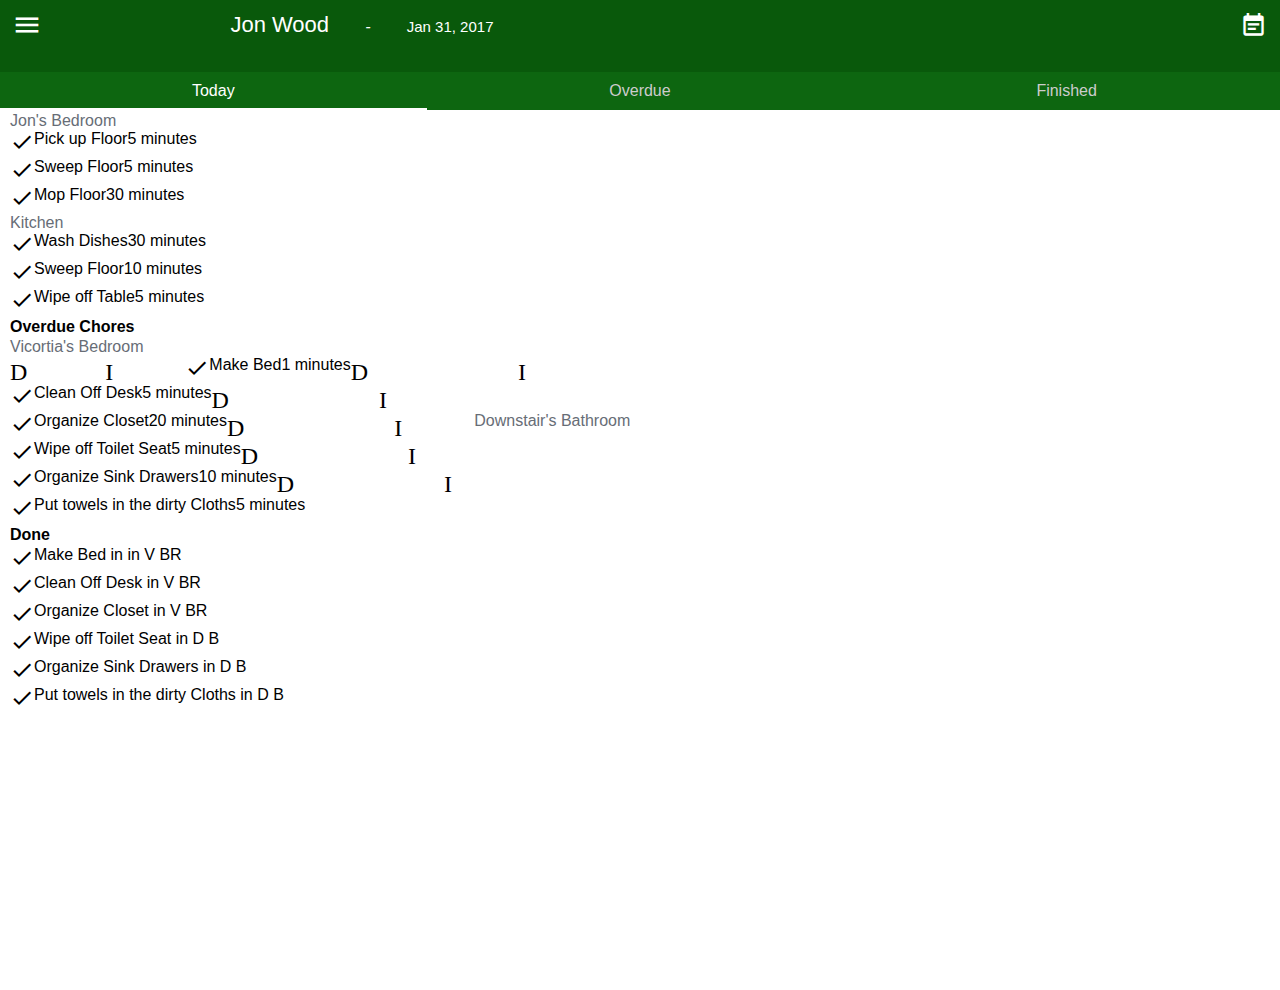
==== index.html @ 8ba3e273 "homeContent HTML edits" ====
<!DOCTYPE html>
<html>
	<head>	
		<title>Chore Schedule Web App</title>
		<meta name="viewport" content="width=device-width, initial-scale=1.0, maximum-scale=1.0, user-scalable=no" />
		<link rel="stylesheet" type="text/css" href="styles/styles.css" />
		<link rel="stylesheet" href="https://fonts.googleapis.com/icon?family=Material+Icons" />
	</head>
	<body>
		<div id="pages">
			<div id="homePage">
				<header id="homeNav" class="withSubMenu">
					<div class="mainHeader">	
						<div class="topNav row" >	
							<div class="menuIcon col">
								<i id="menu" class="material-icons" >menu</i>
							</div>
							<div class="title col">	
								<span id="mainName">Jon Wood</span>
								<i class="dashIcon">-</i>
								<span id="mainDate">Jan 31, 2017</span>
							</div>
							<div class="eventNoteIcon col">		
								<i id="eventNote" class="material-icons">event_note</i>
							</div>	
						</div>
					</div>	
					<nav class="subHeader">			 
						<ul class="Tabs">
							<li class="Tabs__tab active Tab"><a href="#">Today</a></li>
							<li class="Tabs__tab Tab"><a href="#">Overdue</a></li>
							<li class="Tabs__tab Tab"><a href="#">Finished</a></li>
							<li class="Tabs__presentation-slider" role="presentation"></li>
						</ul>
					</nav>
				</header>
				
				<main id="homeContents" class="contents">	
					<table>
						<div class="row">
							<div class="col catagory">
								<span id="todaysChores" class="catagory">Today's Chores</span>
							</div>	
						</div>
							<div class="row">
								<div class="col">
									<span class="room">Jon's Bedroom</span>
								</div>	
							</div>	
								<div class="row">									
									<div class="col">	
										<i class="material-icons">check</i>
									</div>
									<div class="col">
										<span class="chore">Pick up Floor</span>
									</div>
									<div class="col">
										<span class="duration">5 minutes</span>
									</div>	
								</div>	
								<div class="row">
									<div class="col">
										<i class="material-icons">check</i>
									</div>
									<div class="col">
										<span class="chore">Sweep Floor</span>
									</div>
									<div class="col">
										<span class="duration">5 minutes</span>
									</div>	
								</div>	
								<div class="row">
									<div class="col">
										<i class="material-icons">check</i>
									</div>
									<div class="col">
										<span class="chore">Mop Floor</span>
									</div>
									<div class="col">
										<span class="duration">30 minutes</span>
									</div>
								</div>	
							<div class="row">
								<div class="col">
									<span class="room">Kitchen</span>
								</div>
							</div>	
								<div class="row">
									<div class="col">
										<i class="material-icons">check</i>
									</div>
									<div class="col">
										<span class="chore">Wash Dishes</span>
									</div>
									<div class="col">	
										<span class="duration">30 minutes</span>
									</div>
								</div>
								<div class="row">
									<div class="col">
										<i class="material-icons">check</i>
									</div>
									<div class="col">	
										<span class="chore">Sweep Floor</span>
									</div>
									<div class="col">	
										<span class="duration">10 minutes</span>
									</div>
								</div>
								<div class="row">
									<div class="col">
										<i class="material-icons">check</i>
									</div>
									<div class="col">	
										<span class="chore">Wipe off Table</span>
									</div>
									<div class="col">	
										<span class="duration">5 minutes</span>
									</div>
								</div>
						<div class="row">
							<div class="col catagory">
								<span id="overdueChores" class="catagory">Overdue Chores</span>
							</div>	
						</div>
							<div class="row">
								<div class="col">
									<span class="room">Vicortia's Bedroom</span>
								</div>	
							</div>	
								<div class="row">	
									<div class="col">				
										<i class="material-icons">Drag Icon</i>
									</div>
									<div class="col">
										<i class="material-icons">check</i>
									</div>
									<div class="col">	
										<span class="chore overdue">Make Bed</span>
									</div>
									<div class="col">	
										<span class="duration">1 minutes</span>
									</div>
									<div class="col">	
										<i class="material-icons">Dismiss Icon</i>
									</div>
								</div>
								<div class="row">
									<div class="col">	
										<i class="material-icons">check</i>
									</div>
									<div class="col">	
										<span class="chore overdue">Clean Off Desk</span>
									</div>
									<div class="col">	
										<span class="duration">5 minutes</span>
									</div>
									<div class="col">	
										<i class="material-icons">Dismiss Icon</i>
									</div>
								</div>
								<div class="row">
									<div class="col">	
										<i class="material-icons">check</i>
									</div>
									<div class="col">	
										<span class="chore overdue">Organize Closet</span>
									</div>
									<div class="col">	
										<span class="duration">20 minutes</span>
									</div>
									<div class="col">	
										<i class="material-icons">Dismiss Icon</i>
									</div>
							<div class="row">
								<div class="col">
									<span class="room">Downstair's Bathroom</span>
								</div>
							</div>
								<div class="row">
									<div class="col">	
										<i class="material-icons">check</i>
									</div>
									<div class="col">	
										<span class="chore overdue">Wipe off Toilet Seat</span>
									</div>
									<div class="col">	
										<span class="duration">5 minutes</span>
									</div>
									<div class="col">	
										<i class="material-icons">Dismiss Icon</i>
									</div>
								</div>
								<div class="row">
									<div class="col">	
										<i class="material-icons">check</i>
									</div>
									<div class="col">	
										<span class="chore overdue">Organize Sink Drawers</span>
									</div>
									<div class="col">	
										<span class="duration">10 minutes</span>
									</div>
									<div class="col">	
										<i class="material-icons">Dismiss Icon</i>
									</div>
								</div>
								<div class="row">
									<div class="col">	
										<i class="material-icons">check</i>
									</div>
									<div class="col">	
										<span class="chore overdue">Put towels in the dirty Cloths</span>
									</div>
									<div class="col">	
										<span class="duration">5 minutes</span>		
									</div>
								</div>
						<div class="row">
							<div class="col catagory">
								<span id="doneChores" class="catagory">Done</span>
							</div>	
						</div>
							<div class="row">
								<div class="col">	
									<i class="material-icons">check</i>
								</div>
								<div class="col">	
									<span class="chore done">Make Bed in in V BR</span>
								</div>	
							</div>
							<div class="row">
								<div class="col">
									<i class="material-icons">check</i>
								</div>
								<div class="col">	
									<span class="chore done">Clean Off Desk in V BR</span>
								</div>	
							</div>
							<div class="row">
								<div class="col">
									<i class="material-icons">check</i>
								</div>
								<div class="col">	
									<span class="chore done">Organize Closet in V BR</span>
								</div>	
							</div>
							<div class="row">
								<div class="col">
									<i class="material-icons">check</i>
								</div>
								<div class="col">	
									<span class="chore done">Wipe off Toilet Seat in D B</span>
								</div>
							</div>
							<div class="row">
								<div class="col">
									<i class="material-icons">check</i>
								</div>
								<div class="col">	
									<span class="chore done">Organize Sink Drawers in D B</span>
								</div>	
							</div>
							<div class="row">
								<div class="col">
									<i class="material-icons">check</i>
								</div>
								<div class="col">	
									<span class="chore done">Put towels in the dirty Cloths in D B</span>
								</div>	
							</div>
					</table>						
				</main>	

				<aside id="timeLeft">
					<span>2 hours 11 minutes left</span>
				</aside>
				
				<aside id="actionBtns">
					<i class="material-icons">Plus Icon</i>
					<i class="material-icons">Add Chore Icon</i>
						<span>Add Chore</span>
					<i class="material-icons">Add Room Icon</i>
						<span>Add Room</span>
					<div id="">	
						<i class="material-icons">Overwhelmed Icon</i>
							<span>Feeling Overwhelmed?</span>
					<!-- or Create Chore Schedule if not done yet -->
						<i class="material-icons">Create Schedule Icon</i>
							<span>Create Chore Schedule</span>	
				</aside>
			</div>

			<div id="reportsPage">
				<header id="reportsNav" class="withSubMenu">
					<div class="mainHeader">	
						<div id="topNav">	
							<div class="leftNavIcon">
								<i id="menu" class="material-icons" >menu</i>
							</div>
							<div class="title">	
								<span>Reports</span>
								<span id="dateRange">1/02 --> 1/19</span>
							</div>	
						</div>
					<div class="subHeader">	<!--Highlight under slides as different areas are selected-->
						<div class="col-4">
							<span>History</span>
						</div>
						<div class="col-4">
							<span>Statistics</span>
						</div>
						<div class="col-4">
							<span>Dismissed</span>
						</div>
					</div>
				</header>

				<div id="reportsContents">		
					<div id="navTos"> <!--Slide toggle between body sections back and forth (like habitica) -->	
						<div id="history">
							<h2>Completed Chores</h2>
							<ul id="finishedChoreList"><!--if Li is clicked display viewChoreDetailsPage-->
								<li>
									<div>
										<span>Make Bed</span>
										<span> in </span>
										<span>Jon's Room</span>
										<span> - </span>
										<span>1/19</span>
									</div>
								</li>
								<li>
									<div>
										<span>Sweep Floor</span>
										<span> in </span>
										<span>Jon's Room</span>
										<span> - </span>
										<span>1/08</span>
									</div>
								</li>
								<li>
									<div>
										<span>Clean Toilet</span>
										<span> in </span>
										<span>Downstairs Bathroom</span>
										<span> - </span>
										<span>1/14</span>
									</div>
								</li>
								<li>
									<div>
										<span>Clean Dishes</span>
										<span> in </span>
										<span>Kitchen</span>
										<span> - </span>
										<span>1/17</span>
									</div>
								</li>
							</ul>			
						</div>

						<div id="statisics">
							<div id="chart">
								<!--Develope Chart layout and filtering processes Later-->
							</div>
						</div>

						<div id="dismissed">
							<h2>Dismissed Chores</h2>
							<ul id="dismissedChoreList"><!--if Li is clicked display dismissedChoreDetailsPage-->
								<li>
									<div>
										<span>Make Bed</span>
										<span> in </span>
										<span>Jon's Room</span>
										<span> - </span>
										<span>1/10</span>
									</div>
								</li>
								<li>
									<div>
										<span>Sweep Floor</span>
										<span> in </span>
										<span>Jon's Room</span>
										<span> - </span>
										<span>1/07</span>
									</div>
								</li>
								<li>
									<div>
										<span>Clean Toilet</span>
										<span> in </span>
										<span>Downstairs Bathroom</span>
										<span> - </span>
										<span>1/01</span>
									</div>
								</li>
								<li>
									<div>
										<span>Clean Dishes</span>
										<span> in </span>
										<span>Kitchen</span>
										<span> - </span>
										<span>1/10</span>
									</div>
								</li>
							</ul>						
						</div>
					</div>	
				</div>
			</div>
			
			<div id="viewChoreDetailsPage">	<!--display when history li is clicked-->
				<header id="viewChoreDetailsPageNav" class="backBtnHeaders">	
					<div class="backBtn">
						<i class="material-icons" >arrow_back</i>
					</div>
					<div  class="pageTitle">	
						<span>History: Chore Details</span>						
					</div>
				</header>	
				<div id="viewChoreDetailsContents">						
					<div id="choreName">
						<h2>Name:</h2>
						<span>Make Bed</span>
					</div>
					<div id="choreRoom">
						<h2>Room:</h2>
						<span>Jon's Bedroom</span>
					</div>
					<div id="timeItTakes">
						<h2>Time it takes:</h2>
						<span>1 Minute</span>
					</div>
					<div id="repete">
						<h2>Repete:</h2>
						<span>Every Day</span>
					</div>
					<div id="discomfortLevel">
						<h2>Discomfort Level:</h2>
						<div id="discomfortBtns">
							<div id="mehBtn">
								<i class="material-icons">Meh Icon</i>
							</div>
						</div>
					</div>
					<div id="notes">
						<h2>Notes:</h2>
						<span>I need to do this every morning without Fail!! >:O</span>
					</div>
				</div>
			</div>			
				<div id="dismissedChoreDetailsPage"> <!--display when dismissed li is clicked-->
					<header id="dismissedChoreDetailsNav" class="backBtnHeaders"s>	
						<div class="backBtn">
							<i class="material-icons" >arrow_back</i>
						</div>
						<div  class="pageTitle">	
							<span>Dismissed: Chore Details</span>						
						</div>
					</header>

					<div id="dismissedChoreDetailsContents">						
						<div id="standardInfo">	
							<div id="choreName">
								<h2>Name:</h2>
								<span>Make Bed</span>
							</div>
							<div id="moreStandardInfo">
								<div id="moreInfoBtn">	
									<span>...</span> <!--Acts as btn that if clicked reveals the bellow content-->
								</div>
								<div id="moreInfoContent">
									<div id="choreRoom">
										<h2>Room:</h2>
										<span>Jon's Bedroom</span>
									</div>
									<div id="timeItTakes">
										<h2>Time it takes:</h2>
										<span>1 Minute</span>
									</div>
									<div id="repete">
										<h2>Repete:</h2>
										<span>Every Day</span>
									</div>
									<div id="discomfortLevel">
										<h2>Discomfort Level:</h2>
										<div id="discomfortBtns">
											<div id="mehBtn">
												<i class="material-icons">Meh Icon</i>
											</div>
										</div>
									</div>
									<div id="notes">
										<h2>Notes:</h2>
										<span>I need to do this every morning without Fail!! >:O</span>
									</div>
								</div>
							</div>	
						</div>
						<div id="dismissedInfo">
							<div id="dateOverdue">
								<h2>Date Overdue:</h2><i class="material-icons">? for more info</i>
								<span>Jan 5, 2017</span>
							</div>
							<div id="dateDismissed">
								<h2>Date Dismissed:</h2>
								<span>Jan 7, 2017</span>
							</div>
							<div id="undismissBtn">
								<span> - Undismiss</span>
							</div>
						</div>	
					</div>	
				</div>
				
			<div id="roomAddPage">
				<header id="roomAddNav" class="backBtnHeaders">	
					<div class="backBtn">
						<i class="material-icons arrow_back" >arrow_back</i>
					</div>
					<div class="pageTitle">	
						<span>New Room</span>						
					</div>
					<div class="savePageBtn">		
						<span>Add</span>
					</div>	
				</header>
				
				<div id="roomAddContents">				
					<div id="roomName">
						<h2>Name:</h2>
						<input type="text" name="roomName" placeholder="Room Name" />
					</div>
					<div id="roomType">
						<h2>Type:</h2>
						<div class="dropdownMenu">
							<!--Make Dropdown Menu Later!!!!-->
						</div>
					</div>
					<div id="AddChores">
						<div id="addChoreSquareBtn">
							<i class="material-icons">add icon</i>
						</div>
						<span>Add Chores to This Room</span>
						<div>
							<!--Pops up when add chore button is pushed to show content was saved-->
							<span>New Room Added</span>
						</div>
					</div>
				</div>
			</div>

			<div id="roomEditPage">
				<header id="roomEditNav" class="backBtnHeaders">	
					<div class="backBtn">
						<i class="material-icons" >arrow_back</i>
					</div>
					<div  class="pageTitle">	
						<span>Room: Jon's Bedroom</span>						
					</div>
					<div class="savePageBtn">		
						<span>Save</span>
					</div>	
				</header>

				<div id="roomEditContents">				
					<div id="roomName">
						<h2>Name:</h2>
						<input type="text" name="roomName" placeholder="Jon's" />
					</div>
					<div id="roomType">
						<h2>Type:</h2>
						<div class="dropdownMenu">
							<!--Make Dropdown Menu Later with Placeholder of Bedroom!!!!-->
						</div>
					</div>
					<div id="choreList">
						<h2>Add Chores to This Room</h2>
						<ul>
							<li>Make Bed</li>
							<li>Pick Up Floor</li>
							<li>Sweep</li>
							<li>Mop</li>
							<li>Clean off desk</li>
						</ul>
						<div id="AddChores">
							<div id="addChoreSquareBtn">
								<i class="material-icons">add icon</i>
							</div>
							<span>Add Chores to This Room</span>
							<div>
								<!--Pops up when add chore button is pushed to show content was saved-->
								<span>Changes Saved!</span>
							</div>
						</div>
					</div>				
				</div>
			</div>

			<div id="choreAddPage">
				<header id="choreAddNav" class="backBtnHeaders">	
					<div class="backBtn">
						<i class="material-icons arrow_back" >arrow_back</i>
					</div>
					<div class="pageTitle">	
						<span>New Chore</span>						
					</div>
					<div  class="savePageBtn">		
						<span>Add</span>
					</div>	
				</header>

				<div id="choreAddContents">				
					<div id="choreName">
						<h2>Name:</h2>
						<input type="text" name="roomName" placeholder="Chore Name" />
					</div>
					<div id="choreRoom">
						<h2>Room:</h2>
						<div class="dropdownMenu">
							<!--Make Dropdown Menu Later!!!!-->
						</div>
					</div>
					<div id="timeItTakes">
						<h2>Time it takes:</h2>
						<div class="dropdownMenu">
							<!--Make Dropdown Menu Later!!!!-->
						</div>
					</div>
					<div id="repete">
						<h2>Repete:</h2>
						<div class="dropdownMenu">
							<!--Make Dropdown Menu Later!!!!-->
						</div>
					</div>
					<div id="discomfortLevel">
						<h2>Discomfort Level:</h2>
						<div id="discomfortBtns">
							<div id="funBtn">
								<i class="material-icons">Smile Icon</i>
							</div>
							<div id="mehBtn">
								<i class="material-icons">Meh Icon</i>
							</div>
							<div id="dislikeBtn">
								<i class="material-icons">Frown Icon</i>
							</div>
							<div id="sdiv class="row"ingDislikeBtn">
								<i class="material-icons">Angery Frown Icon</i>
							</div>
						</div>
					</div>
					<div id="notes">
						<h2>Notes:</h2>
						<div id="noteText">
							<textarea>Notes about the Chore and What needs to be done</textarea>
						</div>
					</div>
				</div>
			</div>			

			<div id="choreEditPage">
				<header id="choreEditNav" class="backBtnHeaders">	
					<div class="backBtn">
						<i class="material-icons" >arrow_back</i>
					</div>
					<div class="pageTitle">	
						<span>Edit Chore</span>						
					</div>
					<div class="savePageBtn">		
						<span>Save</span>
					</div>	
				</header>

				<div id="choreEditContents">
					<div id="choreName">
						<h2>Name:</h2>
						<input type="text" name="roomName" placeholder="Make Bed" />
					</div>
					<div id="choreRoom">
						<h2>Room:</h2>
						<div class="dropdownMenu">
							<!--Make Dropdown Menu Later with Placeholder of Jon's Bedroom!!!!-->
						</div>
					</div>
					<div id="timeItTakes">
						<h2>Time it takes:</h2>
						<div class="dropdownMenu">
							<!--Make Dropdown Menu Later with Placeholder of 1 minutes!!!!-->
						</div>
					</div>
					<div id="repete">
						<h2>Repete:</h2>
						<div class="dropdownMenu">
							<!--Make Dropdown Menu Later with Placeholder of Every Day!!!!-->
						</div>
					</div>
					<div id="discomfortLevel">
						<h2>Discomfort Level:</h2>
						<div id="discomfortBtns">
							<div id="funBtn">
								<i class="material-icons">Smile Icon</i>
							</div>
							<div id="mehBtn">
							<!--Placeholder with this button on-->
								<i class="material-icons">Meh Icon</i>
							</div>
							<div id="dislikeBtn">
								<i class="material-icons">Frown Icon</i>
							</div>
							<div id="sdiv class="row"ingDislikeBtn">
								<i class="material-icons">Angery Frown Icon</i>
							</div>
						</div>
					</div>
					<div id="notes">
						<h2>Notes:</h2>
						<div id="noteText">
							<textarea>I need to do this every morning without Fail!! >:O</textarea>
						</div>
					</div>
				</div>
			</div>
			
			<div id="profileSettingsPage">	
				<header id="profileSettingsNav" class="backBtnHeaders">	
					<div class="backBtn">
						<i class="material-icons arrow_back" >arrow_back</i>
					</div>
					<div class="pageTitle">	
						<span>Profile</span>						
					</div>
					<div class="savePageBtn">		
						<span>Save</span>
					</div>	
				</header>

				<div id="profileSettingsContents">				
					<div id="profilePic">
						<img src="" />
					</div>
					<div id="name">
						<div id="first">
							<input type="text" name="firstName" placeholder="First Name" />
						</div>
						<div id="last">
							<input type="text" name="lastName" placeholder="Last Name" />
						</div>
					</div>
					<div id="email">
						<input type="email" name="userEmail" placeholder="email@example.com" />
					</div>
					<div id="aboutMe">
						<div id="headline">
							<h2>About Me:</h2>
						</div>
						<div id="input">
							<textarea>I am a 20 year old currently building a Web application for my Launch Code internship appliation.</textarea>
						</div>
					</div>
					<div id="availabilitySettings"> <!--if clicked display userAvailabilityPage and show soft pop up saying other settings were saved-->
						<div id="availabilitySettingsBtn">
							<span>Availability Settings</span>
						</div>	
					</div>	
					<div id="sendMeEmailNotifications">
						<div id="optionBtn">
							<i class="material-icons">CheckBox Icon</i>
							<span>Send Me Email Notifications</span>
							<div id="displayTime"> <!--If the previous option is Checked Displayed show this-->
								<input type="time" name="timeToRecieveEmails">
							</div>
						</div>
							
					</div>
					<div id="sincWithMyGoogleCallender">
						<div id="optionBtn">
							<i class="material-icons">CheckBox Icon</i>
							<span>Sinc with my Google Callender</span>
						</div>
						<div id="sincGCalUserInfo"> 
							<!--Medium Size square pops up in the uppper middle screen asking for a users Gmail information
							What this is going to look like will depend on Google Callender API so I need to wait until then to 
							Design this out-->
						</div>
					</div>
				</div>	
			</div>			
				<div id="userAvailabilityPage">
					<header id="profileSettingsNav" class="backBtnHeaders">	
						<div class="backBtn">
							<i class="material-icons arrow_back" >arrow_back</i>
						</div>
						<div class="pageTitle">	
							<span>Availability</span>						
						</div>
						<div class="savePageBtn">		
							<span>Save</span>
						</div>	
					</header>
					
					<div id="userAvailabilityContents">
						<div id="daysOfTheWeek">
							<h2>Days of the Week</h2>
							<div id="sunAvl">
								<span>Sunday:</span>
								<div class="dropdownMenu">
									
								</div>
							</div>
							<div id="monAvl">
								<span>Monday:</span>
								<div class="dropdownMenu">
									
								</div>
							</div>
							<div id="tueAvl">
								<span>Tuesday:</span>
								<div class="dropdownMenu">
									
								</div>
							</div>
							<div id="wedAvl">
								<span>Wednesday:</span>
								<div class="dropdownMenu">
									
								</div>
							</div>
							<div id="thuAvl">
								<span>Thursday:</span>
								<div class="dropdownMenu">
									
								</div>
							</div>
							<div id="friAvl">
								<span>Friday:</span>
								<div class="dropdownMenu">
									
								</div>
							</div>
							<div id="satAvl">
								<span>Saturday:</span>
								<div class="dropdownMenu">
									
								</div>
							</div>
						</div>

						<!--Later Priority
						<div id="monthly">
							
						</div>
						-->
					</div>
				</div>

			<div id="help&FAQPage">
				<!--Design later based on the info gained through making the site.
				Will be a likely just a static page-->
			</div>

			<div id="aboutPage">
				<!--Design later based on the info gained through making the site.
				Will be a likely just a static page-->
			</div>
		</div>	

		<!--Create outline and HTML Later-->	
		<div id="choreListSetup">
			<div id="">
				
			</div>
			<div id="">
				
			</div>
		</div>

		<div id="sideMenus">
			<nav id="leftMenu" class="c-menu c-menu--left"> 
				<div id="profileInfo">
					<img id="profilePic" src="" />
					<span>Jon Wood</span>
					<span>Woodj14123@gmail.com</span>
				</div>
				<div id="mainPageNav">
					<span>Today's Chores</span>
					<span>Overdue Chores</span>
					<span>Finished Chores</span>
				</div>	
				<div id="Reports">
					<h2>Reports</h2>
					<span>History</span>
					<span>Statistics</span>
					<span>Dismissed Chores</span>
				</div>	
				<div id="About">
					<h2>About</h2>
					<span>Profile Settings</span>
					<span>Help & FAQ</span>
					<span>Dismissed Chores</span>
				</div>			
			</nav>

			<nav id="rightMenu" class="c-menu c-menu--right">
				<div id="Title">
					<h2>Schedule Layout</h2>
				</div>
				<div id="layoutAccordion">
					
				</div>
			</nav>

			<div id="mask" class="c-mask"></div>
		</div>	
<!-- /EXTERNAL SCRIPTS -->

		<script src="https://code.jquery.com/jquery-3.1.1.min.js" type="text/javascript"></script>
		<script src="js/main.js" type="text/javascript"></script>
	</body>
</html>
---- styles/styles.css ----
/*Reset Defaults*/
html, body, applet, object, iframe, h1, h2, h3, h4, 
h5, h6, p, blockquote, pre, acronym, address, big, 
cite, code, del, dfn, em, img, ins, kbd, q, s, samp, 
small, strike, strong, sub, sup, tt, var, b, u, i, 
center, dl, dt, dd, ol, ul, li, fieldset, form, label, 
legend, table, caption, tbody, tfoot, thead, tr, th, 
article, aside, canvas, details, embed, figure, 
figcaption, footer, header, hgroup, menu, nav, output, 
ruby, section, summary, time, mark, audio, video, input, textarea {
    margin: 0;
    padding: 0;
    border: 0;
    font-size: 100%;
    font-family: arial;
    vertical-align: baseline;
}

html, body { 
    width: 100%; 
    height: 100%;
}

[id*="Page"], aside {
    display: none;
    visibility: hidden;
}

#homePage {
    display: block;
    visibility: visible;
}


/*Headers*/
header {  
    position: fixed; /* Set the navbar to fixed position */
    top: 0; /* Position the navbar at the top of the page */
    width: 100%; /* Full width */

    color: white;
}
header.withSubMenu {  
    background-color: #09590B; 
    height: 8%; 
    min-height: 50px;
}

div.mainHeader {
}
div.topNav {
    background-color: #09590B;
}

.menuIcon {    
    width: 18%; 
    
}
i#menu {
    margin: 9.5px 0 0 12px;
    font-size: 30px;
}

.title {
    white-space: nowrap;
    overflow-x: hidden;
    width: 62%;
    margin-top: 12px;
}

#mainName {
    font-size: 22px;
}
.dashIcon{
    margin: 4%;
}
#mainDate{
    font-size: 15px;  
}

.eventNoteIcon {  
    width: 20%;
}
i#eventNote {
    float: right;
    margin: 12px 13px 0 0;
    font-size: 27px;
}
.subHeader {
    width: 100%;
    margin: 0 auto;
    position: absolute;
    bottom: 0;   
}

.Tabs {
    position: absolute;
    width: 100%;
    background-color: #0D6610;
    margin: 0;
    padding: 0;
    list-style: none;
}

.Tabs:after {
    content: ' ';
    display: table;
    clear: both;
}

.Tabs__tab {
    float: left;
    width: 33.333%;
    text-align: center;
}

.Tabs__tab:first-child.active ~ .Tabs__presentation-slider {
    left: 0;
}
.Tabs__tab:nth-child(2).active ~ .Tabs__presentation-slider {
    left: 33.333%;
}
.Tabs__tab:nth-child(3).active ~ .Tabs__presentation-slider {
    left: 66.66667%;
}

.Tabs__presentation-slider {
    position: absolute;
    bottom: 0;
    width: 33.333%;
    height: 2px;
    background-color: white;
    transition: left .25s;
}


.Tab a {
    display: block;
    padding: 10px 12px;
    text-decoration: none;
    color: #cccccc;
    transition: color .17s;
}

.Tab.active a {
    color: white;
}

.Tab:hover a {
    color: white;
}




/*Contents*/

main.contents {
    margin: 90px 10px 0 10px;

}
/*Catagories*/
td.catagory {
    color: #1B2432;
    font-size: 20px; 
}
span.catagory {
    box-align: start;    
    display: inline-flex;
    align-items: flex-start;
    flex: 1 1 auto;
    font-family: "proxima-nova","Helvetica Neue",Arial,sans-serif;
    font-weight: 600;
    line-height: 22px;
}
span.room {
    font-size: 16px;
    color: #676D76;
}
/*Rooms*/
/*Chore Rows*/


/*Time Left Aside*/
/*Action Buttons Aside*/




/*Grid System*/
.row::after {
    content: "";
    clear: both;
    display: table;
}
[class*="col-"], .col {
    float: left;
}
.col-1 {width: 8.33%;}
.col-2 {width: 16.66%;}
.col-3 {width: 25%;}
.col-4 {width: 33.33%;}
.col-5 {width: 41.66%;}
.col-6 {width: 50%;}
.col-7 {width: 58.33%;}
.col-8 {width: 66.66%;}
.col-9 {width: 75%;}
.col-10 {width: 83.33%;}
.col-11 {width: 91.66%;}
.col-12 {width: 100%;}


/*Side Navigation Menus*/
/*Formatting*/
.c-menu {
    z-index:200;
    background-color:#67b5d1;
    transition:transform .3s;

    width:80%; height:100%; overflow-y:scroll;
}
.c-menu__items {
    list-style:none;
    display:block; text-align:center; margin:0; padding:0;
    border-top:solid 1px #b5dbe9;
    border-bottom:solid 1px #3184a1;
}
.c-menu--left .c-menu__link, .c-menu--right .c-menu__link {
    display:block; padding:12px 24px;  color:#fff;
}
.c-menu--left .c-menu__close,.c-menu--right .c-menu__close {
    display:block; padding:12px 24px; width:100%;
}
.c-menu__close{
    color:#fff; background-color:#3184a1; border:none;
}

/*Positioning*/
.c-mask,.c-menu {
    position:fixed;
}

/*Class Toggling*/
.c-menu--left {top:0; left:0; transform:translateX(-100%);}
.c-menu--left.is-active {     transform:translateX(0);     }

.c-menu--right {top:0; right:0; transform:translateX(100%);}
.c-menu--right.is-active {      transform:translateX(0);    }

.c-mask {
    z-index:100;
    top:0;left:0; width:0; height:0;
    background-color:#000; opacity:0;
    transition:opacity .3s, width 0s .3s, height 0s .3s;
}
.c-mask.is-active {
    width:100%; height:100%; 
    opacity:.7;  transition:opacity .3s;}
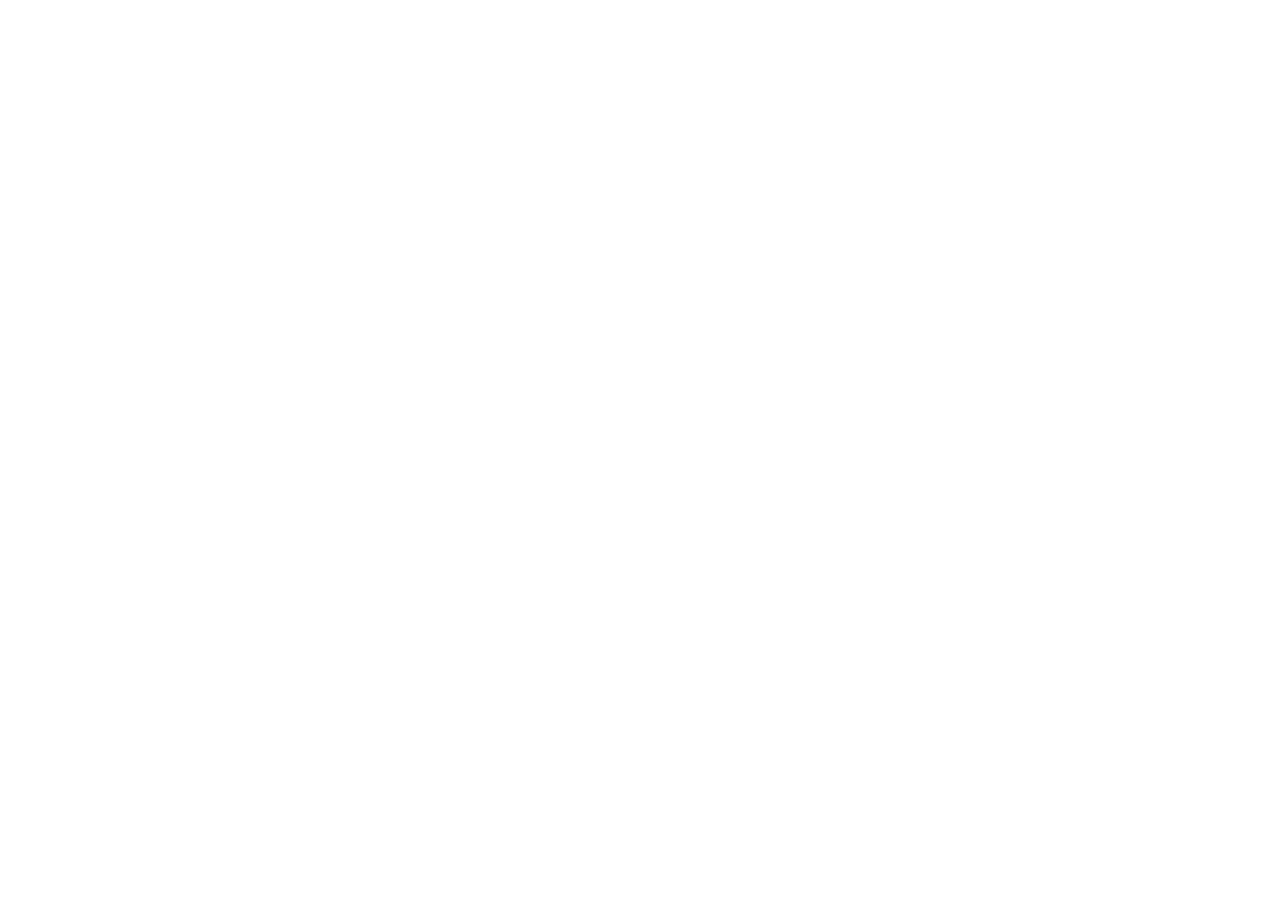
==== commit d6f5f117: "Commenting out all code from before here and starting over. I have made a few key mistakes before no" ====
--- a/index.html
+++ b/index.html
@@ -7,915 +7,904 @@
 		<link rel="stylesheet" href="https://fonts.googleapis.com/icon?family=Material+Icons" />
 	</head>
 	<body>
-		<div id="pages">
-			<div id="homePage">
-				<header id="homeNav" class="withSubMenu">
-					<div class="mainHeader">	
-						<div class="topNav row" >	
-							<div class="menuIcon col">
-								<i id="menu" class="material-icons" >menu</i>
-							</div>
-							<div class="title col">	
-								<span id="mainName">Jon Wood</span>
-								<i class="dashIcon">-</i>
-								<span id="mainDate">Jan 31, 2017</span>
-							</div>
-							<div class="eventNoteIcon col">		
-								<i id="eventNote" class="material-icons">event_note</i>
-							</div>	
-						</div>
-					</div>	
-					<nav class="subHeader">			 
-						<ul class="Tabs">
-							<li class="Tabs__tab active Tab"><a href="#">Today</a></li>
-							<li class="Tabs__tab Tab"><a href="#">Overdue</a></li>
-							<li class="Tabs__tab Tab"><a href="#">Finished</a></li>
-							<li class="Tabs__presentation-slider" role="presentation"></li>
-						</ul>
-					</nav>
-				</header>
-				
-				<main id="homeContents" class="contents">	
-					<table>
-						<div class="row">
-							<div class="col catagory">
-								<span id="todaysChores" class="catagory">Today's Chores</span>
-							</div>	
-						</div>
-							<div class="row">
-								<div class="col">
-									<span class="room">Jon's Bedroom</span>
+		
+
+		<div>	
+			<!--Previously written code
+			<div id="pages">
+				<div id="homePage">
+					<header id="homeNav" class="withSubMenu">
+						<div class="mainHeader">	
+							<div class="topNav row" >	
+								<div class="menuIcon col">
+									<i id="menu" class="material-icons" >menu</i>
+								</div>
+								<div class="title col">	
+									<span id="mainName">Jon Wood</span>
+									<i class="dashIcon">-</i>
+									<span id="mainDate">Jan 31, 2017</span>
+								</div>
+								<div class="eventNoteIcon col">		
+									<i id="eventNote" class="material-icons">event_note</i>
 								</div>	
-							</div>	
-								<div class="row">									
+							</div>
+						</div>	
+						<nav class="subHeader">			 
+							<ul class="Tabs">
+								<li class="Tabs__tab active Tab"><a href="#">Today</a></li>
+								<li class="Tabs__tab Tab"><a href="#">Overdue</a></li>
+								<li class="Tabs__tab Tab"><a href="#">Finished</a></li>
+								<li class="Tabs__presentation-slider" role="presentation"></li>
+							</ul>
+						</nav>
+					</header>
+					
+					<main id="homeContents" class="contents">	
+						<ul>
+							<li class="catagory">
+								<span id="todaysChores" class="catagory">Today's Chores</span>	
+							</li>
+								<li class="room">
+									<span class="room">Jon's Bedroom</span>	
+								</li>	
+									<li class="chore">									
+										<div class="col">	
+											<i class="material-icons">check</i>
+										</div>
+										<div class="col">
+											<span class="chore">Pick up Floor</span>
+										</div>
+										<div class="col">
+											<span class="duration">5 minutes</span>
+										</div>	
+									</li>	
+									<!--<li class="chore">
+										<div class="col">
+											<i class="material-icons">check</i>
+										</div>
+										<div class="col">
+											<span class="chore">Sweep Floor</span>
+										</div>
+										<div class="col">
+											<span class="duration">5 minutes</span>
+										</div>	
+									</li>	
+									<li class="chore">
+										<div class="col">
+											<i class="material-icons">check</i>
+										</div>
+										<div class="col">
+											<span class="chore">Mop Floor</span>
+										</div>
+										<div class="col">
+											<span class="duration">30 minutes</span>
+										</div>
+									</li>	
+								<li class="room">
+									<span class="room">Kitchen</span>
+								</li>	
+									<li class="chore">
+										<div class="col">
+											<i class="material-icons">check</i>
+										</div>
+										<div class="col">
+											<span class="chore">Wash Dishes</span>
+										</div>
+										<div class="col">	
+											<span class="duration">30 minutes</span>
+										</div>
+									</li>
+									<li class="chore">
+										<div class="col">
+											<i class="material-icons">check</i>
+										</div>
+										<div class="col">	
+											<span class="chore">Sweep Floor</span>
+										</div>
+										<div class="col">	
+											<span class="duration">10 minutes</span>
+										</div>
+									</li>
+									<li class="chore">
+										<div class="col">
+											<i class="material-icons">check</i>
+										</div>
+										<div class="col">	
+											<span class="chore">Wipe off Table</span>
+										</div>
+										<div class="col">	
+											<span class="duration">5 minutes</span>
+										</div>
+									</li>->
+							<li class="catagory">
+								<span id="overdueChores" class="catagory">Overdue Chores</span>
+							</li>
+								<li class="room">
+									<span class="room">Vicortia's Bedroom</span>	
+								</li>	
+									<li class="chore">	
+										<div class="col">
+											<i class="material-icons">check</i>
+										</div>
+										<div class="col">	
+											<span class="chore overdue">Make Bed</span>
+										</div>
+										<div class="col">	
+											<span class="duration">1 minutes</span>
+										</div>
+										<div class="col">	
+											<i class="material-icons">Dismiss Icon</i>
+										</div>
+									</li>
+									<!--<li class="chore">
+										<div class="col">	
+											<i class="material-icons">check</i>
+										</div>
+										<div class="col">	
+											<span class="chore overdue">Clean Off Desk</span>
+										</div>
+										<div class="col">	
+											<span class="duration">5 minutes</span>
+										</div>
+										<div class="col">	
+											<i class="material-icons">Dismiss Icon</i>
+										</div>
+									</li>
+									<li class="chore">
+										<div class="col">	
+											<i class="material-icons">check</i>
+										</div>
+										<div class="col">	
+											<span class="chore overdue">Organize Closet</span>
+										</div>
+										<div class="col">	
+											<span class="duration">20 minutes</span>
+										</div>
+										<div class="col">	
+											<i class="material-icons">Dismiss Icon</i>
+										</div>
+									</li>	
+								<li class="room">
+									<span class="room">Downstair's Bathroom</span>
+								</li>
+									<li class="chore">
+										<div class="col">	
+											<i class="material-icons">check</i>
+										</div>
+										<div class="col">	
+											<span class="chore overdue">Wipe off Toilet Seat</span>
+										</div>
+										<div class="col">	
+											<span class="duration">5 minutes</span>
+										</div>
+										<div class="col">	
+											<i class="material-icons">Dismiss Icon</i>
+										</div>
+									</li>
+									<li class="chore">
+										<div class="col">	
+											<i class="material-icons">check</i>
+										</div>
+										<div class="col">	
+											<span class="chore overdue">Organize Sink Drawers</span>
+										</div>
+										<div class="col">	
+											<span class="duration">10 minutes</span>
+										</div>
+										<div class="col">	
+											<i class="material-icons">Dismiss Icon</i>
+										</div>
+									</li>
+									<li class="chore">
+										<div class="col">	
+											<i class="material-icons">check</i>
+										</div>
+										<div class="col">	
+											<span class="chore overdue">Put towels in the dirty Cloths</span>
+										</div>
+										<div class="col">	
+											<span class="duration">5 minutes</span>		
+										</div>
+									</li>->
+							<li class="catagory">
+								<span id="doneChores" class="catagory">Done</span>
+							</li>
+								<li class="chore done">
 									<div class="col">	
 										<i class="material-icons">check</i>
 									</div>
-									<div class="col">
-										<span class="chore">Pick up Floor</span>
-									</div>
-									<div class="col">
-										<span class="duration">5 minutes</span>
+									<div class="col">	
+										<span class="chore done">Make Bed in in V BR</span>
 									</div>	
-								</div>	
-								<div class="row">
+								</li>
+								<!--<li class="chore done">
 									<div class="col">
 										<i class="material-icons">check</i>
 									</div>
-									<div class="col">
-										<span class="chore">Sweep Floor</span>
-									</div>
-									<div class="col">
-										<span class="duration">5 minutes</span>
+									<div class="col">	
+										<span class="chore done">Clean Off Desk in V BR</span>
 									</div>	
-								</div>	
-								<div class="row">
+								</li>
+								<li class="chore done">
 									<div class="col">
 										<i class="material-icons">check</i>
 									</div>
-									<div class="col">
-										<span class="chore">Mop Floor</span>
-									</div>
-									<div class="col">
-										<span class="duration">30 minutes</span>
-									</div>
-								</div>	
-							<div class="row">
-								<div class="col">
-									<span class="room">Kitchen</span>
-								</div>
-							</div>	
-								<div class="row">
+									<div class="col">	
+										<span class="chore done">Organize Closet in V BR</span>
+									</div>	
+								</li>
+								<li class="chore done">
 									<div class="col">
 										<i class="material-icons">check</i>
 									</div>
-									<div class="col">
-										<span class="chore">Wash Dishes</span>
-									</div>
 									<div class="col">	
-										<span class="duration">30 minutes</span>
-									</div>
-								</div>
-								<div class="row">
+										<span class="chore done">Wipe off Toilet Seat in D B</span>
+									</div>
+								</li>
+								<li class="chore done">
 									<div class="col">
 										<i class="material-icons">check</i>
 									</div>
 									<div class="col">	
-										<span class="chore">Sweep Floor</span>
-									</div>
-									<div class="col">	
-										<span class="duration">10 minutes</span>
-									</div>
-								</div>
-								<div class="row">
+										<span class="chore done">Organize Sink Drawers in D B</span>
+									</div>	
+								</li>
+								<li class="chore done">
 									<div class="col">
 										<i class="material-icons">check</i>
 									</div>
 									<div class="col">	
-										<span class="chore">Wipe off Table</span>
-									</div>
-									<div class="col">	
-										<span class="duration">5 minutes</span>
-									</div>
-								</div>
-						<div class="row">
-							<div class="col catagory">
-								<span id="overdueChores" class="catagory">Overdue Chores</span>
-							</div>	
-						</div>
-							<div class="row">
-								<div class="col">
-									<span class="room">Vicortia's Bedroom</span>
+										<span class="chore done">Put towels in the dirty Cloths in D B</span>
+									</div>	
+								</li>->
+						</ul>						
+					</main>	
+
+					<aside id="timeLeft">
+						<span>2 hours 11 minutes left</span>
+					</aside>
+					
+					<aside id="actionBtns">
+						<i class="material-icons">Plus Icon</i>
+						<i class="material-icons">Add Chore Icon</i>
+							<span>Add Chore</span>
+						<i class="material-icons">Add Room Icon</i>
+							<span>Add Room</span>
+						<div id="">	
+							<i class="material-icons">Overwhelmed Icon</i>
+								<span>Feeling Overwhelmed?</span>
+						<!-- or Create Chore Schedule if not done yet ->
+							<i class="material-icons">Create Schedule Icon</i>
+								<span>Create Chore Schedule</span>	
+					</aside>
+				</div>
+
+				<div id="reportsPage">
+					<header id="reportsNav" class="withSubMenu">
+						<div class="mainHeader">	
+							<div id="topNav">	
+								<div class="leftNavIcon">
+									<i id="menu" class="material-icons" >menu</i>
+								</div>
+								<div class="title">	
+									<span>Reports</span>
+									<span id="dateRange">1/02 -> 1/19</span>
 								</div>	
-							</div>	
-								<div class="row">	
-									<div class="col">				
-										<i class="material-icons">Drag Icon</i>
-									</div>
-									<div class="col">
-										<i class="material-icons">check</i>
-									</div>
-									<div class="col">	
-										<span class="chore overdue">Make Bed</span>
-									</div>
-									<div class="col">	
-										<span class="duration">1 minutes</span>
-									</div>
-									<div class="col">	
-										<i class="material-icons">Dismiss Icon</i>
-									</div>
-								</div>
-								<div class="row">
-									<div class="col">	
-										<i class="material-icons">check</i>
-									</div>
-									<div class="col">	
-										<span class="chore overdue">Clean Off Desk</span>
-									</div>
-									<div class="col">	
-										<span class="duration">5 minutes</span>
-									</div>
-									<div class="col">	
-										<i class="material-icons">Dismiss Icon</i>
-									</div>
-								</div>
-								<div class="row">
-									<div class="col">	
-										<i class="material-icons">check</i>
-									</div>
-									<div class="col">	
-										<span class="chore overdue">Organize Closet</span>
-									</div>
-									<div class="col">	
-										<span class="duration">20 minutes</span>
-									</div>
-									<div class="col">	
-										<i class="material-icons">Dismiss Icon</i>
-									</div>
-							<div class="row">
-								<div class="col">
-									<span class="room">Downstair's Bathroom</span>
-								</div>
-							</div>
-								<div class="row">
-									<div class="col">	
-										<i class="material-icons">check</i>
-									</div>
-									<div class="col">	
-										<span class="chore overdue">Wipe off Toilet Seat</span>
-									</div>
-									<div class="col">	
-										<span class="duration">5 minutes</span>
-									</div>
-									<div class="col">	
-										<i class="material-icons">Dismiss Icon</i>
-									</div>
-								</div>
-								<div class="row">
-									<div class="col">	
-										<i class="material-icons">check</i>
-									</div>
-									<div class="col">	
-										<span class="chore overdue">Organize Sink Drawers</span>
-									</div>
-									<div class="col">	
-										<span class="duration">10 minutes</span>
-									</div>
-									<div class="col">	
-										<i class="material-icons">Dismiss Icon</i>
-									</div>
-								</div>
-								<div class="row">
-									<div class="col">	
-										<i class="material-icons">check</i>
-									</div>
-									<div class="col">	
-										<span class="chore overdue">Put towels in the dirty Cloths</span>
-									</div>
-									<div class="col">	
-										<span class="duration">5 minutes</span>		
-									</div>
-								</div>
-						<div class="row">
-							<div class="col catagory">
-								<span id="doneChores" class="catagory">Done</span>
-							</div>	
-						</div>
-							<div class="row">
-								<div class="col">	
-									<i class="material-icons">check</i>
-								</div>
-								<div class="col">	
-									<span class="chore done">Make Bed in in V BR</span>
-								</div>	
-							</div>
-							<div class="row">
-								<div class="col">
-									<i class="material-icons">check</i>
-								</div>
-								<div class="col">	
-									<span class="chore done">Clean Off Desk in V BR</span>
-								</div>	
-							</div>
-							<div class="row">
-								<div class="col">
-									<i class="material-icons">check</i>
-								</div>
-								<div class="col">	
-									<span class="chore done">Organize Closet in V BR</span>
-								</div>	
-							</div>
-							<div class="row">
-								<div class="col">
-									<i class="material-icons">check</i>
-								</div>
-								<div class="col">	
-									<span class="chore done">Wipe off Toilet Seat in D B</span>
-								</div>
-							</div>
-							<div class="row">
-								<div class="col">
-									<i class="material-icons">check</i>
-								</div>
-								<div class="col">	
-									<span class="chore done">Organize Sink Drawers in D B</span>
-								</div>	
-							</div>
-							<div class="row">
-								<div class="col">
-									<i class="material-icons">check</i>
-								</div>
-								<div class="col">	
-									<span class="chore done">Put towels in the dirty Cloths in D B</span>
-								</div>	
-							</div>
-					</table>						
-				</main>	
-
-				<aside id="timeLeft">
-					<span>2 hours 11 minutes left</span>
-				</aside>
+							</div>
+						<div class="subHeader">	<!--Highlight under slides as different areas are selected->
+							<div class="col-4">
+								<span>History</span>
+							</div>
+							<div class="col-4">
+								<span>Statistics</span>
+							</div>
+							<div class="col-4">
+								<span>Dismissed</span>
+							</div>
+						</div>
+					</header>
+
+					<div id="reportsContents">		
+						<div id="navTos"> <!--Slide toggle between body sections back and forth (like habitica) ->	
+							<div id="history">
+								<h2>Completed Chores</h2>
+								<ul id="finishedChoreList"><!--if Li is clicked display viewChoreDetailsPage->
+									<li>
+										<div>
+											<span>Make Bed</span>
+											<span> in </span>
+											<span>Jon's Room</span>
+											<span> - </span>
+											<span>1/19</span>
+										</div>
+									</li>
+									<li>
+										<div>
+											<span>Sweep Floor</span>
+											<span> in </span>
+											<span>Jon's Room</span>
+											<span> - </span>
+											<span>1/08</span>
+										</div>
+									</li>
+									<li>
+										<div>
+											<span>Clean Toilet</span>
+											<span> in </span>
+											<span>Downstairs Bathroom</span>
+											<span> - </span>
+											<span>1/14</span>
+										</div>
+									</li>
+									<li>
+										<div>
+											<span>Clean Dishes</span>
+											<span> in </span>
+											<span>Kitchen</span>
+											<span> - </span>
+											<span>1/17</span>
+										</div>
+									</li>
+								</ul>			
+							</div>
+
+							<div id="statisics">
+								<div id="chart">
+									<!--Develope Chart layout and filtering processes Later->
+								</div>
+							</div>
+
+							<div id="dismissed">
+								<h2>Dismissed Chores</h2>
+								<ul id="dismissedChoreList"><!--if Li is clicked display dismissedChoreDetailsPage->
+									<li>
+										<div>
+											<span>Make Bed</span>
+											<span> in </span>
+											<span>Jon's Room</span>
+											<span> - </span>
+											<span>1/10</span>
+										</div>
+									</li>
+									<li>
+										<div>
+											<span>Sweep Floor</span>
+											<span> in </span>
+											<span>Jon's Room</span>
+											<span> - </span>
+											<span>1/07</span>
+										</div>
+									</li>
+									<li>
+										<div>
+											<span>Clean Toilet</span>
+											<span> in </span>
+											<span>Downstairs Bathroom</span>
+											<span> - </span>
+											<span>1/01</span>
+										</div>
+									</li>
+									<li>
+										<div>
+											<span>Clean Dishes</span>
+											<span> in </span>
+											<span>Kitchen</span>
+											<span> - </span>
+											<span>1/10</span>
+										</div>
+									</li>
+								</ul>						
+							</div>
+						</div>	
+					</div>
+				</div>
 				
-				<aside id="actionBtns">
-					<i class="material-icons">Plus Icon</i>
-					<i class="material-icons">Add Chore Icon</i>
-						<span>Add Chore</span>
-					<i class="material-icons">Add Room Icon</i>
-						<span>Add Room</span>
-					<div id="">	
-						<i class="material-icons">Overwhelmed Icon</i>
-							<span>Feeling Overwhelmed?</span>
-					<!-- or Create Chore Schedule if not done yet -->
-						<i class="material-icons">Create Schedule Icon</i>
-							<span>Create Chore Schedule</span>	
-				</aside>
-			</div>
-
-			<div id="reportsPage">
-				<header id="reportsNav" class="withSubMenu">
-					<div class="mainHeader">	
-						<div id="topNav">	
-							<div class="leftNavIcon">
-								<i id="menu" class="material-icons" >menu</i>
-							</div>
-							<div class="title">	
-								<span>Reports</span>
-								<span id="dateRange">1/02 --> 1/19</span>
-							</div>	
-						</div>
-					<div class="subHeader">	<!--Highlight under slides as different areas are selected-->
-						<div class="col-4">
-							<span>History</span>
-						</div>
-						<div class="col-4">
-							<span>Statistics</span>
-						</div>
-						<div class="col-4">
-							<span>Dismissed</span>
-						</div>
-					</div>
-				</header>
-
-				<div id="reportsContents">		
-					<div id="navTos"> <!--Slide toggle between body sections back and forth (like habitica) -->	
-						<div id="history">
-							<h2>Completed Chores</h2>
-							<ul id="finishedChoreList"><!--if Li is clicked display viewChoreDetailsPage-->
-								<li>
-									<div>
-										<span>Make Bed</span>
-										<span> in </span>
-										<span>Jon's Room</span>
-										<span> - </span>
-										<span>1/19</span>
-									</div>
-								</li>
-								<li>
-									<div>
-										<span>Sweep Floor</span>
-										<span> in </span>
-										<span>Jon's Room</span>
-										<span> - </span>
-										<span>1/08</span>
-									</div>
-								</li>
-								<li>
-									<div>
-										<span>Clean Toilet</span>
-										<span> in </span>
-										<span>Downstairs Bathroom</span>
-										<span> - </span>
-										<span>1/14</span>
-									</div>
-								</li>
-								<li>
-									<div>
-										<span>Clean Dishes</span>
-										<span> in </span>
-										<span>Kitchen</span>
-										<span> - </span>
-										<span>1/17</span>
-									</div>
-								</li>
-							</ul>			
-						</div>
-
-						<div id="statisics">
-							<div id="chart">
-								<!--Develope Chart layout and filtering processes Later-->
-							</div>
-						</div>
-
-						<div id="dismissed">
-							<h2>Dismissed Chores</h2>
-							<ul id="dismissedChoreList"><!--if Li is clicked display dismissedChoreDetailsPage-->
-								<li>
-									<div>
-										<span>Make Bed</span>
-										<span> in </span>
-										<span>Jon's Room</span>
-										<span> - </span>
-										<span>1/10</span>
-									</div>
-								</li>
-								<li>
-									<div>
-										<span>Sweep Floor</span>
-										<span> in </span>
-										<span>Jon's Room</span>
-										<span> - </span>
-										<span>1/07</span>
-									</div>
-								</li>
-								<li>
-									<div>
-										<span>Clean Toilet</span>
-										<span> in </span>
-										<span>Downstairs Bathroom</span>
-										<span> - </span>
-										<span>1/01</span>
-									</div>
-								</li>
-								<li>
-									<div>
-										<span>Clean Dishes</span>
-										<span> in </span>
-										<span>Kitchen</span>
-										<span> - </span>
-										<span>1/10</span>
-									</div>
-								</li>
-							</ul>						
-						</div>
-					</div>	
-				</div>
-			</div>
-			
-			<div id="viewChoreDetailsPage">	<!--display when history li is clicked-->
-				<header id="viewChoreDetailsPageNav" class="backBtnHeaders">	
-					<div class="backBtn">
-						<i class="material-icons" >arrow_back</i>
-					</div>
-					<div  class="pageTitle">	
-						<span>History: Chore Details</span>						
-					</div>
-				</header>	
-				<div id="viewChoreDetailsContents">						
-					<div id="choreName">
-						<h2>Name:</h2>
-						<span>Make Bed</span>
-					</div>
-					<div id="choreRoom">
-						<h2>Room:</h2>
-						<span>Jon's Bedroom</span>
-					</div>
-					<div id="timeItTakes">
-						<h2>Time it takes:</h2>
-						<span>1 Minute</span>
-					</div>
-					<div id="repete">
-						<h2>Repete:</h2>
-						<span>Every Day</span>
-					</div>
-					<div id="discomfortLevel">
-						<h2>Discomfort Level:</h2>
-						<div id="discomfortBtns">
-							<div id="mehBtn">
-								<i class="material-icons">Meh Icon</i>
-							</div>
-						</div>
-					</div>
-					<div id="notes">
-						<h2>Notes:</h2>
-						<span>I need to do this every morning without Fail!! >:O</span>
-					</div>
-				</div>
-			</div>			
-				<div id="dismissedChoreDetailsPage"> <!--display when dismissed li is clicked-->
-					<header id="dismissedChoreDetailsNav" class="backBtnHeaders"s>	
+				<div id="viewChoreDetailsPage">	<!--display when history li is clicked->
+					<header id="viewChoreDetailsPageNav" class="backBtnHeaders">	
 						<div class="backBtn">
 							<i class="material-icons" >arrow_back</i>
 						</div>
 						<div  class="pageTitle">	
-							<span>Dismissed: Chore Details</span>						
-						</div>
+							<span>History: Chore Details</span>						
+						</div>
+					</header>	
+					<div id="viewChoreDetailsContents">						
+						<div id="choreName">
+							<h2>Name:</h2>
+							<span>Make Bed</span>
+						</div>
+						<div id="choreRoom">
+							<h2>Room:</h2>
+							<span>Jon's Bedroom</span>
+						</div>
+						<div id="timeItTakes">
+							<h2>Time it takes:</h2>
+							<span>1 Minute</span>
+						</div>
+						<div id="repete">
+							<h2>Repete:</h2>
+							<span>Every Day</span>
+						</div>
+						<div id="discomfortLevel">
+							<h2>Discomfort Level:</h2>
+							<div id="discomfortBtns">
+								<div id="mehBtn">
+									<i class="material-icons">Meh Icon</i>
+								</div>
+							</div>
+						</div>
+						<div id="notes">
+							<h2>Notes:</h2>
+							<span>I need to do this every morning without Fail!! >:O</span>
+						</div>
+					</div>
+				</div>			
+					<div id="dismissedChoreDetailsPage"> <!--display when dismissed li is clicked->
+						<header id="dismissedChoreDetailsNav" class="backBtnHeaders"s>	
+							<div class="backBtn">
+								<i class="material-icons" >arrow_back</i>
+							</div>
+							<div  class="pageTitle">	
+								<span>Dismissed: Chore Details</span>						
+							</div>
+						</header>
+
+						<div id="dismissedChoreDetailsContents">						
+							<div id="standardInfo">	
+								<div id="choreName">
+									<h2>Name:</h2>
+									<span>Make Bed</span>
+								</div>
+								<div id="moreStandardInfo">
+									<div id="moreInfoBtn">	
+										<span>...</span> <!--Acts as btn that if clicked reveals the bellow content->
+									</div>
+									<div id="moreInfoContent">
+										<div id="choreRoom">
+											<h2>Room:</h2>
+											<span>Jon's Bedroom</span>
+										</div>
+										<div id="timeItTakes">
+											<h2>Time it takes:</h2>
+											<span>1 Minute</span>
+										</div>
+										<div id="repete">
+											<h2>Repete:</h2>
+											<span>Every Day</span>
+										</div>
+										<div id="discomfortLevel">
+											<h2>Discomfort Level:</h2>
+											<div id="discomfortBtns">
+												<div id="mehBtn">
+													<i class="material-icons">Meh Icon</i>
+												</div>
+											</div>
+										</div>
+										<div id="notes">
+											<h2>Notes:</h2>
+											<span>I need to do this every morning without Fail!! >:O</span>
+										</div>
+									</div>
+								</div>	
+							</div>
+							<div id="dismissedInfo">
+								<div id="dateOverdue">
+									<h2>Date Overdue:</h2><i class="material-icons">? for more info</i>
+									<span>Jan 5, 2017</span>
+								</div>
+								<div id="dateDismissed">
+									<h2>Date Dismissed:</h2>
+									<span>Jan 7, 2017</span>
+								</div>
+								<div id="undismissBtn">
+									<span> - Undismiss</span>
+								</div>
+							</div>	
+						</div>	
+					</div>
+					
+				<div id="roomAddPage">
+					<header id="roomAddNav" class="backBtnHeaders">	
+						<div class="backBtn">
+							<i class="material-icons arrow_back" >arrow_back</i>
+						</div>
+						<div class="pageTitle">	
+							<span>New Room</span>						
+						</div>
+						<div class="savePageBtn">		
+							<span>Add</span>
+						</div>	
 					</header>
-
-					<div id="dismissedChoreDetailsContents">						
-						<div id="standardInfo">	
-							<div id="choreName">
-								<h2>Name:</h2>
-								<span>Make Bed</span>
-							</div>
-							<div id="moreStandardInfo">
-								<div id="moreInfoBtn">	
-									<span>...</span> <!--Acts as btn that if clicked reveals the bellow content-->
-								</div>
-								<div id="moreInfoContent">
-									<div id="choreRoom">
-										<h2>Room:</h2>
-										<span>Jon's Bedroom</span>
-									</div>
-									<div id="timeItTakes">
-										<h2>Time it takes:</h2>
-										<span>1 Minute</span>
-									</div>
-									<div id="repete">
-										<h2>Repete:</h2>
-										<span>Every Day</span>
-									</div>
-									<div id="discomfortLevel">
-										<h2>Discomfort Level:</h2>
-										<div id="discomfortBtns">
-											<div id="mehBtn">
-												<i class="material-icons">Meh Icon</i>
-											</div>
-										</div>
-									</div>
-									<div id="notes">
-										<h2>Notes:</h2>
-										<span>I need to do this every morning without Fail!! >:O</span>
-									</div>
-								</div>
-							</div>	
-						</div>
-						<div id="dismissedInfo">
-							<div id="dateOverdue">
-								<h2>Date Overdue:</h2><i class="material-icons">? for more info</i>
-								<span>Jan 5, 2017</span>
-							</div>
-							<div id="dateDismissed">
-								<h2>Date Dismissed:</h2>
-								<span>Jan 7, 2017</span>
-							</div>
-							<div id="undismissBtn">
-								<span> - Undismiss</span>
-							</div>
-						</div>	
-					</div>	
-				</div>
-				
-			<div id="roomAddPage">
-				<header id="roomAddNav" class="backBtnHeaders">	
-					<div class="backBtn">
-						<i class="material-icons arrow_back" >arrow_back</i>
-					</div>
-					<div class="pageTitle">	
-						<span>New Room</span>						
-					</div>
-					<div class="savePageBtn">		
-						<span>Add</span>
-					</div>	
-				</header>
-				
-				<div id="roomAddContents">				
-					<div id="roomName">
-						<h2>Name:</h2>
-						<input type="text" name="roomName" placeholder="Room Name" />
-					</div>
-					<div id="roomType">
-						<h2>Type:</h2>
-						<div class="dropdownMenu">
-							<!--Make Dropdown Menu Later!!!!-->
-						</div>
-					</div>
-					<div id="AddChores">
-						<div id="addChoreSquareBtn">
-							<i class="material-icons">add icon</i>
-						</div>
-						<span>Add Chores to This Room</span>
-						<div>
-							<!--Pops up when add chore button is pushed to show content was saved-->
-							<span>New Room Added</span>
-						</div>
-					</div>
-				</div>
-			</div>
-
-			<div id="roomEditPage">
-				<header id="roomEditNav" class="backBtnHeaders">	
-					<div class="backBtn">
-						<i class="material-icons" >arrow_back</i>
-					</div>
-					<div  class="pageTitle">	
-						<span>Room: Jon's Bedroom</span>						
-					</div>
-					<div class="savePageBtn">		
-						<span>Save</span>
-					</div>	
-				</header>
-
-				<div id="roomEditContents">				
-					<div id="roomName">
-						<h2>Name:</h2>
-						<input type="text" name="roomName" placeholder="Jon's" />
-					</div>
-					<div id="roomType">
-						<h2>Type:</h2>
-						<div class="dropdownMenu">
-							<!--Make Dropdown Menu Later with Placeholder of Bedroom!!!!-->
-						</div>
-					</div>
-					<div id="choreList">
-						<h2>Add Chores to This Room</h2>
-						<ul>
-							<li>Make Bed</li>
-							<li>Pick Up Floor</li>
-							<li>Sweep</li>
-							<li>Mop</li>
-							<li>Clean off desk</li>
-						</ul>
+					
+					<div id="roomAddContents">				
+						<div id="roomName">
+							<h2>Name:</h2>
+							<input type="text" name="roomName" placeholder="Room Name" />
+						</div>
+						<div id="roomType">
+							<h2>Type:</h2>
+							<div class="dropdownMenu">
+								<!--Make Dropdown Menu Later!!!!->
+							</div>
+						</div>
 						<div id="AddChores">
 							<div id="addChoreSquareBtn">
 								<i class="material-icons">add icon</i>
 							</div>
 							<span>Add Chores to This Room</span>
 							<div>
-								<!--Pops up when add chore button is pushed to show content was saved-->
-								<span>Changes Saved!</span>
-							</div>
-						</div>
-					</div>				
+								<!--Pops up when add chore button is pushed to show content was saved->
+								<span>New Room Added</span>
+							</div>
+						</div>
+					</div>
 				</div>
-			</div>
-
-			<div id="choreAddPage">
-				<header id="choreAddNav" class="backBtnHeaders">	
-					<div class="backBtn">
-						<i class="material-icons arrow_back" >arrow_back</i>
-					</div>
-					<div class="pageTitle">	
-						<span>New Chore</span>						
-					</div>
-					<div  class="savePageBtn">		
-						<span>Add</span>
-					</div>	
-				</header>
-
-				<div id="choreAddContents">				
-					<div id="choreName">
-						<h2>Name:</h2>
-						<input type="text" name="roomName" placeholder="Chore Name" />
-					</div>
-					<div id="choreRoom">
-						<h2>Room:</h2>
-						<div class="dropdownMenu">
-							<!--Make Dropdown Menu Later!!!!-->
-						</div>
-					</div>
-					<div id="timeItTakes">
-						<h2>Time it takes:</h2>
-						<div class="dropdownMenu">
-							<!--Make Dropdown Menu Later!!!!-->
-						</div>
-					</div>
-					<div id="repete">
-						<h2>Repete:</h2>
-						<div class="dropdownMenu">
-							<!--Make Dropdown Menu Later!!!!-->
-						</div>
-					</div>
-					<div id="discomfortLevel">
-						<h2>Discomfort Level:</h2>
-						<div id="discomfortBtns">
-							<div id="funBtn">
-								<i class="material-icons">Smile Icon</i>
-							</div>
-							<div id="mehBtn">
-								<i class="material-icons">Meh Icon</i>
-							</div>
-							<div id="dislikeBtn">
-								<i class="material-icons">Frown Icon</i>
-							</div>
-							<div id="sdiv class="row"ingDislikeBtn">
-								<i class="material-icons">Angery Frown Icon</i>
-							</div>
-						</div>
-					</div>
-					<div id="notes">
-						<h2>Notes:</h2>
-						<div id="noteText">
-							<textarea>Notes about the Chore and What needs to be done</textarea>
-						</div>
-					</div>
-				</div>
-			</div>			
-
-			<div id="choreEditPage">
-				<header id="choreEditNav" class="backBtnHeaders">	
-					<div class="backBtn">
-						<i class="material-icons" >arrow_back</i>
-					</div>
-					<div class="pageTitle">	
-						<span>Edit Chore</span>						
-					</div>
-					<div class="savePageBtn">		
-						<span>Save</span>
-					</div>	
-				</header>
-
-				<div id="choreEditContents">
-					<div id="choreName">
-						<h2>Name:</h2>
-						<input type="text" name="roomName" placeholder="Make Bed" />
-					</div>
-					<div id="choreRoom">
-						<h2>Room:</h2>
-						<div class="dropdownMenu">
-							<!--Make Dropdown Menu Later with Placeholder of Jon's Bedroom!!!!-->
-						</div>
-					</div>
-					<div id="timeItTakes">
-						<h2>Time it takes:</h2>
-						<div class="dropdownMenu">
-							<!--Make Dropdown Menu Later with Placeholder of 1 minutes!!!!-->
-						</div>
-					</div>
-					<div id="repete">
-						<h2>Repete:</h2>
-						<div class="dropdownMenu">
-							<!--Make Dropdown Menu Later with Placeholder of Every Day!!!!-->
-						</div>
-					</div>
-					<div id="discomfortLevel">
-						<h2>Discomfort Level:</h2>
-						<div id="discomfortBtns">
-							<div id="funBtn">
-								<i class="material-icons">Smile Icon</i>
-							</div>
-							<div id="mehBtn">
-							<!--Placeholder with this button on-->
-								<i class="material-icons">Meh Icon</i>
-							</div>
-							<div id="dislikeBtn">
-								<i class="material-icons">Frown Icon</i>
-							</div>
-							<div id="sdiv class="row"ingDislikeBtn">
-								<i class="material-icons">Angery Frown Icon</i>
-							</div>
-						</div>
-					</div>
-					<div id="notes">
-						<h2>Notes:</h2>
-						<div id="noteText">
-							<textarea>I need to do this every morning without Fail!! >:O</textarea>
-						</div>
-					</div>
-				</div>
-			</div>
-			
-			<div id="profileSettingsPage">	
-				<header id="profileSettingsNav" class="backBtnHeaders">	
-					<div class="backBtn">
-						<i class="material-icons arrow_back" >arrow_back</i>
-					</div>
-					<div class="pageTitle">	
-						<span>Profile</span>						
-					</div>
-					<div class="savePageBtn">		
-						<span>Save</span>
-					</div>	
-				</header>
-
-				<div id="profileSettingsContents">				
-					<div id="profilePic">
-						<img src="" />
-					</div>
-					<div id="name">
-						<div id="first">
-							<input type="text" name="firstName" placeholder="First Name" />
-						</div>
-						<div id="last">
-							<input type="text" name="lastName" placeholder="Last Name" />
-						</div>
-					</div>
-					<div id="email">
-						<input type="email" name="userEmail" placeholder="email@example.com" />
-					</div>
-					<div id="aboutMe">
-						<div id="headline">
-							<h2>About Me:</h2>
-						</div>
-						<div id="input">
-							<textarea>I am a 20 year old currently building a Web application for my Launch Code internship appliation.</textarea>
-						</div>
-					</div>
-					<div id="availabilitySettings"> <!--if clicked display userAvailabilityPage and show soft pop up saying other settings were saved-->
-						<div id="availabilitySettingsBtn">
-							<span>Availability Settings</span>
-						</div>	
-					</div>	
-					<div id="sendMeEmailNotifications">
-						<div id="optionBtn">
-							<i class="material-icons">CheckBox Icon</i>
-							<span>Send Me Email Notifications</span>
-							<div id="displayTime"> <!--If the previous option is Checked Displayed show this-->
-								<input type="time" name="timeToRecieveEmails">
-							</div>
-						</div>
-							
-					</div>
-					<div id="sincWithMyGoogleCallender">
-						<div id="optionBtn">
-							<i class="material-icons">CheckBox Icon</i>
-							<span>Sinc with my Google Callender</span>
-						</div>
-						<div id="sincGCalUserInfo"> 
-							<!--Medium Size square pops up in the uppper middle screen asking for a users Gmail information
-							What this is going to look like will depend on Google Callender API so I need to wait until then to 
-							Design this out-->
-						</div>
-					</div>
-				</div>	
-			</div>			
-				<div id="userAvailabilityPage">
-					<header id="profileSettingsNav" class="backBtnHeaders">	
+
+				<div id="roomEditPage">
+					<header id="roomEditNav" class="backBtnHeaders">	
 						<div class="backBtn">
-							<i class="material-icons arrow_back" >arrow_back</i>
-						</div>
-						<div class="pageTitle">	
-							<span>Availability</span>						
+							<i class="material-icons" >arrow_back</i>
+						</div>
+						<div  class="pageTitle">	
+							<span>Room: Jon's Bedroom</span>						
 						</div>
 						<div class="savePageBtn">		
 							<span>Save</span>
 						</div>	
 					</header>
-					
-					<div id="userAvailabilityContents">
-						<div id="daysOfTheWeek">
-							<h2>Days of the Week</h2>
-							<div id="sunAvl">
-								<span>Sunday:</span>
-								<div class="dropdownMenu">
-									
-								</div>
-							</div>
-							<div id="monAvl">
-								<span>Monday:</span>
-								<div class="dropdownMenu">
-									
-								</div>
-							</div>
-							<div id="tueAvl">
-								<span>Tuesday:</span>
-								<div class="dropdownMenu">
-									
-								</div>
-							</div>
-							<div id="wedAvl">
-								<span>Wednesday:</span>
-								<div class="dropdownMenu">
-									
-								</div>
-							</div>
-							<div id="thuAvl">
-								<span>Thursday:</span>
-								<div class="dropdownMenu">
-									
-								</div>
-							</div>
-							<div id="friAvl">
-								<span>Friday:</span>
-								<div class="dropdownMenu">
-									
-								</div>
-							</div>
-							<div id="satAvl">
-								<span>Saturday:</span>
-								<div class="dropdownMenu">
-									
-								</div>
-							</div>
-						</div>
-
-						<!--Later Priority
-						<div id="monthly">
-							
-						</div>
-						-->
+
+					<div id="roomEditContents">				
+						<div id="roomName">
+							<h2>Name:</h2>
+							<input type="text" name="roomName" placeholder="Jon's" />
+						</div>
+						<div id="roomType">
+							<h2>Type:</h2>
+							<div class="dropdownMenu">
+								<!--Make Dropdown Menu Later with Placeholder of Bedroom!!!!->
+							</div>
+						</div>
+						<div id="choreList">
+							<h2>Add Chores to This Room</h2>
+							<ul>
+								<li>Make Bed</li>
+								<li>Pick Up Floor</li>
+								<li>Sweep</li>
+								<li>Mop</li>
+								<li>Clean off desk</li>
+							</ul>
+							<div id="AddChores">
+								<div id="addChoreSquareBtn">
+									<i class="material-icons">add icon</i>
+								</div>
+								<span>Add Chores to This Room</span>
+								<div>
+									<!--Pops up when add chore button is pushed to show content was saved->
+									<span>Changes Saved!</span>
+								</div>
+							</div>
+						</div>				
 					</div>
 				</div>
 
-			<div id="help&FAQPage">
-				<!--Design later based on the info gained through making the site.
-				Will be a likely just a static page-->
-			</div>
-
-			<div id="aboutPage">
-				<!--Design later based on the info gained through making the site.
-				Will be a likely just a static page-->
-			</div>
-		</div>	
-
-		<!--Create outline and HTML Later-->	
-		<div id="choreListSetup">
-			<div id="">
+				<div id="choreAddPage">
+					<header id="choreAddNav" class="backBtnHeaders">	
+						<div class="backBtn">
+							<i class="material-icons arrow_back" >arrow_back</i>
+						</div>
+						<div class="pageTitle">	
+							<span>New Chore</span>						
+						</div>
+						<div  class="savePageBtn">		
+							<span>Add</span>
+						</div>	
+					</header>
+
+					<div id="choreAddContents">				
+						<div id="choreName">
+							<h2>Name:</h2>
+							<input type="text" name="roomName" placeholder="Chore Name" />
+						</div>
+						<div id="choreRoom">
+							<h2>Room:</h2>
+							<div class="dropdownMenu">
+								<!--Make Dropdown Menu Later!!!!->
+							</div>
+						</div>
+						<div id="timeItTakes">
+							<h2>Time it takes:</h2>
+							<div class="dropdownMenu">
+								<!--Make Dropdown Menu Later!!!!->
+							</div>
+						</div>
+						<div id="repete">
+							<h2>Repete:</h2>
+							<div class="dropdownMenu">
+								<!--Make Dropdown Menu Later!!!!->
+							</div>
+						</div>
+						<div id="discomfortLevel">
+							<h2>Discomfort Level:</h2>
+							<div id="discomfortBtns">
+								<div id="funBtn">
+									<i class="material-icons">Smile Icon</i>
+								</div>
+								<div id="mehBtn">
+									<i class="material-icons">Meh Icon</i>
+								</div>
+								<div id="dislikeBtn">
+									<i class="material-icons">Frown Icon</i>
+								</div>
+								<div id="sdiv class="row"ingDislikeBtn">
+									<i class="material-icons">Angery Frown Icon</i>
+								</div>
+							</div>
+						</div>
+						<div id="notes">
+							<h2>Notes:</h2>
+							<div id="noteText">
+								<textarea>Notes about the Chore and What needs to be done</textarea>
+							</div>
+						</div>
+					</div>
+				</div>			
+
+				<div id="choreEditPage">
+					<header id="choreEditNav" class="backBtnHeaders">	
+						<div class="backBtn">
+							<i class="material-icons" >arrow_back</i>
+						</div>
+						<div class="pageTitle">	
+							<span>Edit Chore</span>						
+						</div>
+						<div class="savePageBtn">		
+							<span>Save</span>
+						</div>	
+					</header>
+
+					<div id="choreEditContents">
+						<div id="choreName">
+							<h2>Name:</h2>
+							<input type="text" name="roomName" placeholder="Make Bed" />
+						</div>
+						<div id="choreRoom">
+							<h2>Room:</h2>
+							<div class="dropdownMenu">
+								<!--Make Dropdown Menu Later with Placeholder of Jon's Bedroom!!!!->
+							</div>
+						</div>
+						<div id="timeItTakes">
+							<h2>Time it takes:</h2>
+							<div class="dropdownMenu">
+								<!--Make Dropdown Menu Later with Placeholder of 1 minutes!!!!->
+							</div>
+						</div>
+						<div id="repete">
+							<h2>Repete:</h2>
+							<div class="dropdownMenu">
+								<!--Make Dropdown Menu Later with Placeholder of Every Day!!!!->
+							</div>
+						</div>
+						<div id="discomfortLevel">
+							<h2>Discomfort Level:</h2>
+							<div id="discomfortBtns">
+								<div id="funBtn">
+									<i class="material-icons">Smile Icon</i>
+								</div>
+								<div id="mehBtn">
+								<!--Placeholder with this button on->
+									<i class="material-icons">Meh Icon</i>
+								</div>
+								<div id="dislikeBtn">
+									<i class="material-icons">Frown Icon</i>
+								</div>
+								<div id="sdiv class="row"ingDislikeBtn">
+									<i class="material-icons">Angery Frown Icon</i>
+								</div>
+							</div>
+						</div>
+						<div id="notes">
+							<h2>Notes:</h2>
+							<div id="noteText">
+								<textarea>I need to do this every morning without Fail!! >:O</textarea>
+							</div>
+						</div>
+					</div>
+				</div>
 				
-			</div>
-			<div id="">
-				
-			</div>
-		</div>
-
-		<div id="sideMenus">
-			<nav id="leftMenu" class="c-menu c-menu--left"> 
-				<div id="profileInfo">
-					<img id="profilePic" src="" />
-					<span>Jon Wood</span>
-					<span>Woodj14123@gmail.com</span>
+				<div id="profileSettingsPage">	
+					<header id="profileSettingsNav" class="backBtnHeaders">	
+						<div class="backBtn">
+							<i class="material-icons arrow_back" >arrow_back</i>
+						</div>
+						<div class="pageTitle">	
+							<span>Profile</span>						
+						</div>
+						<div class="savePageBtn">		
+							<span>Save</span>
+						</div>	
+					</header>
+
+					<div id="profileSettingsContents">				
+						<div id="profilePic">
+							<img src="" />
+						</div>
+						<div id="name">
+							<div id="first">
+								<input type="text" name="firstName" placeholder="First Name" />
+							</div>
+							<div id="last">
+								<input type="text" name="lastName" placeholder="Last Name" />
+							</div>
+						</div>
+						<div id="email">
+							<input type="email" name="userEmail" placeholder="email@example.com" />
+						</div>
+						<div id="aboutMe">
+							<div id="headline">
+								<h2>About Me:</h2>
+							</div>
+							<div id="input">
+								<textarea>I am a 20 year old currently building a Web application for my Launch Code internship appliation.</textarea>
+							</div>
+						</div>
+						<div id="availabilitySettings"> <!--if clicked display userAvailabilityPage and show soft pop up saying other settings were saved->
+							<div id="availabilitySettingsBtn">
+								<span>Availability Settings</span>
+							</div>	
+						</div>	
+						<div id="sendMeEmailNotifications">
+							<div id="optionBtn">
+								<i class="material-icons">CheckBox Icon</i>
+								<span>Send Me Email Notifications</span>
+								<div id="displayTime"> <!--If the previous option is Checked Displayed show this->
+									<input type="time" name="timeToRecieveEmails">
+								</div>
+							</div>
+								
+						</div>
+						<div id="sincWithMyGoogleCallender">
+							<div id="optionBtn">
+								<i class="material-icons">CheckBox Icon</i>
+								<span>Sinc with my Google Callender</span>
+							</div>
+							<div id="sincGCalUserInfo"> 
+								<!--Medium Size square pops up in the uppper middle screen asking for a users Gmail information
+								What this is going to look like will depend on Google Callender API so I need to wait until then to 
+								Design this out->
+							</div>
+						</div>
+					</div>	
+				</div>			
+					<div id="userAvailabilityPage">
+						<header id="profileSettingsNav" class="backBtnHeaders">	
+							<div class="backBtn">
+								<i class="material-icons arrow_back" >arrow_back</i>
+							</div>
+							<div class="pageTitle">	
+								<span>Availability</span>						
+							</div>
+							<div class="savePageBtn">		
+								<span>Save</span>
+							</div>	
+						</header>
+						
+						<div id="userAvailabilityContents">
+							<div id="daysOfTheWeek">
+								<h2>Days of the Week</h2>
+								<div id="sunAvl">
+									<span>Sunday:</span>
+									<div class="dropdownMenu">
+										
+									</div>
+								</div>
+								<div id="monAvl">
+									<span>Monday:</span>
+									<div class="dropdownMenu">
+										
+									</div>
+								</div>
+								<div id="tueAvl">
+									<span>Tuesday:</span>
+									<div class="dropdownMenu">
+										
+									</div>
+								</div>
+								<div id="wedAvl">
+									<span>Wednesday:</span>
+									<div class="dropdownMenu">
+										
+									</div>
+								</div>
+								<div id="thuAvl">
+									<span>Thursday:</span>
+									<div class="dropdownMenu">
+										
+									</div>
+								</div>
+								<div id="friAvl">
+									<span>Friday:</span>
+									<div class="dropdownMenu">
+										
+									</div>
+								</div>
+								<div id="satAvl">
+									<span>Saturday:</span>
+									<div class="dropdownMenu">
+										
+									</div>
+								</div>
+							</div>
+
+							<!--Later Priority
+							<div id="monthly">
+								
+							</div>
+							->
+						</div>
+					</div>
+
+				<div id="help&FAQPage">
+					<!--Design later based on the info gained through making the site.
+					Will be a likely just a static page->
 				</div>
-				<div id="mainPageNav">
-					<span>Today's Chores</span>
-					<span>Overdue Chores</span>
-					<span>Finished Chores</span>
-				</div>	
-				<div id="Reports">
-					<h2>Reports</h2>
-					<span>History</span>
-					<span>Statistics</span>
-					<span>Dismissed Chores</span>
-				</div>	
-				<div id="About">
-					<h2>About</h2>
-					<span>Profile Settings</span>
-					<span>Help & FAQ</span>
-					<span>Dismissed Chores</span>
-				</div>			
-			</nav>
-
-			<nav id="rightMenu" class="c-menu c-menu--right">
-				<div id="Title">
-					<h2>Schedule Layout</h2>
+
+				<div id="aboutPage">
+					<!--Design later based on the info gained through making the site.
+					Will be a likely just a static page->
 				</div>
-				<div id="layoutAccordion">
+			</div>	
+
+			<!--Create outline and HTML Later->	
+			<div id="choreListSetup">
+				<div id="">
 					
 				</div>
-			</nav>
-
-			<div id="mask" class="c-mask"></div>
-		</div>	
-<!-- /EXTERNAL SCRIPTS -->
-
+				<div id="">
+					
+				</div>
+			</div>
+
+			<div id="sideMenus">
+				<nav id="leftMenu" class="c-menu c-menu--left"> 
+					<div id="profileInfo">
+						<img id="profilePic" src="" />
+						<span>Jon Wood</span>
+						<span>Woodj14123@gmail.com</span>
+					</div>
+					<div id="mainPageNav">
+						<span>Today's Chores</span>
+						<span>Overdue Chores</span>
+						<span>Finished Chores</span>
+					</div>	
+					<div id="Reports">
+						<h2>Reports</h2>
+						<span>History</span>
+						<span>Statistics</span>
+						<span>Dismissed Chores</span>
+					</div>	
+					<div id="About">
+						<h2>About</h2>
+						<span>Profile Settings</span>
+						<span>Help & FAQ</span>
+						<span>Dismissed Chores</span>
+					</div>			
+				</nav>
+
+				<nav id="rightMenu" class="c-menu c-menu--right">
+					<div id="Title">
+						<h2>Schedule Layout</h2>
+					</div>
+					<div id="layoutAccordion">
+						
+					</div>
+				</nav>
+
+				<div id="mask" class="c-mask"></div>
+			</div>	-->
+		</div>
+
+	<!-- /EXTERNAL SCRIPTS -->
 		<script src="https://code.jquery.com/jquery-3.1.1.min.js" type="text/javascript"></script>
 		<script src="js/main.js" type="text/javascript"></script>
 	</body>
--- a/styles/styles.css
+++ b/styles/styles.css
@@ -1,4 +1,29 @@
+
+
+
+
+
+
+
+
+
+
+
+
+
+
+
+
+
+
+
+
+
+
+
+
 /*Reset Defaults*/
+/*
 html, body, applet, object, iframe, h1, h2, h3, h4, 
 h5, h6, p, blockquote, pre, acronym, address, big, 
 cite, code, del, dfn, em, img, ins, kbd, q, s, samp, 
@@ -32,11 +57,11 @@
 }
 
 
-/*Headers*/
+/*Headers
 header {  
-    position: fixed; /* Set the navbar to fixed position */
-    top: 0; /* Position the navbar at the top of the page */
-    width: 100%; /* Full width */
+    position: fixed; /* Set the navbar to fixed position 
+    top: 0; /* Position the navbar at the top of the page
+    width: 100%; /* Full width 
 
     color: white;
 }
@@ -153,13 +178,13 @@
 
 
 
-/*Contents*/
+/*Contents
 
 main.contents {
     margin: 90px 10px 0 10px;
 
 }
-/*Catagories*/
+/*Catagories
 td.catagory {
     color: #1B2432;
     font-size: 20px; 
@@ -177,17 +202,17 @@
     font-size: 16px;
     color: #676D76;
 }
-/*Rooms*/
-/*Chore Rows*/
-
-
-/*Time Left Aside*/
-/*Action Buttons Aside*/
-
-
-
-
-/*Grid System*/
+/*Rooms
+/*Chore Rows
+
+
+/*Time Left Aside
+/*Action Buttons Aside
+
+
+
+
+/*Grid System
 .row::after {
     content: "";
     clear: both;
@@ -210,8 +235,8 @@
 .col-12 {width: 100%;}
 
 
-/*Side Navigation Menus*/
-/*Formatting*/
+/*Side Navigation Menus
+/*Formatting
 .c-menu {
     z-index:200;
     background-color:#67b5d1;
@@ -235,12 +260,12 @@
     color:#fff; background-color:#3184a1; border:none;
 }
 
-/*Positioning*/
+/*Positioning
 .c-mask,.c-menu {
     position:fixed;
 }
 
-/*Class Toggling*/
+/*Class Toggling
 .c-menu--left {top:0; left:0; transform:translateX(-100%);}
 .c-menu--left.is-active {     transform:translateX(0);     }
 
@@ -256,3 +281,4 @@
 .c-mask.is-active {
     width:100%; height:100%; 
     opacity:.7;  transition:opacity .3s;}
+*/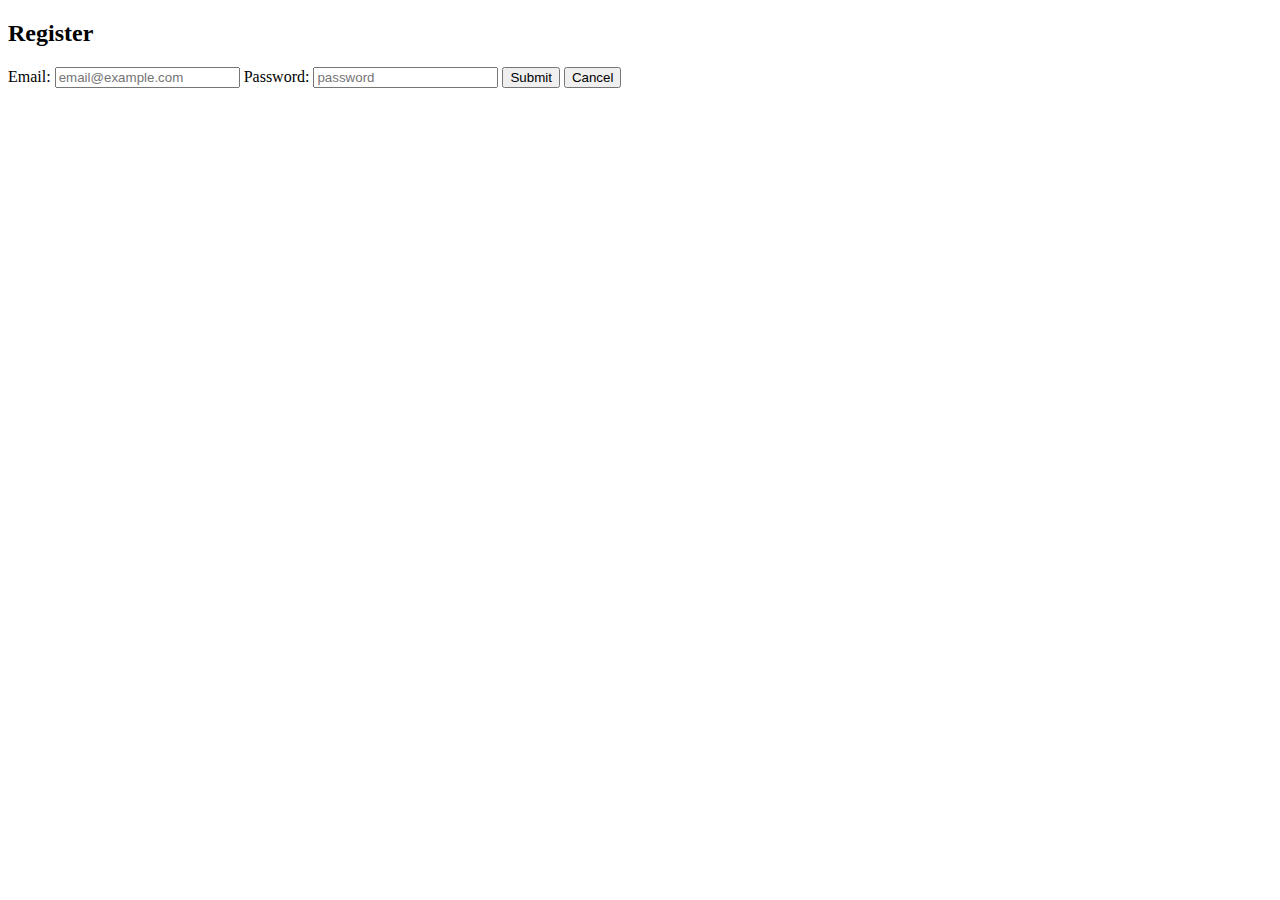
==== commit e1f6490f: "Finished Registration page with validation and storing things in local storage" ====
--- a/index.html
+++ b/index.html
@@ -7,6 +7,21 @@
 		<link rel="stylesheet" href="https://fonts.googleapis.com/icon?family=Material+Icons" />
 	</head>
 	<body>
+		<form id="login" >
+			<h2>Login</h2>
+			Email: <input type="email" id="loginEmail" placeholder="email@example.com" required />
+			Password: <input type="password" id="loginPassword" placeholder="password" required />
+			<input type="submit" id="loginBtn" value="login" /> 
+			<input type="button" class="switch" value="Register" />
+			<input type="button" id="clear" value="clear" />
+		</form>
+		<form id="register" class="hide">
+			<h2>Register</h2>
+			Email: <input type="email" id="registerEmail" placeholder="email@example.com" required />
+			Password: <input type="password" id="registerPassword" placeholder="password" required />
+			<input type="submit" id="registerBtn" value="Submit" />
+			<input type="button" class="switch" value="Cancel" /> 
+		</form>
 		
 
 		<div>	
--- a/styles/styles.css
+++ b/styles/styles.css
@@ -1,4 +1,6 @@
-
+.hide {
+    display: none;
+}
 
 
 
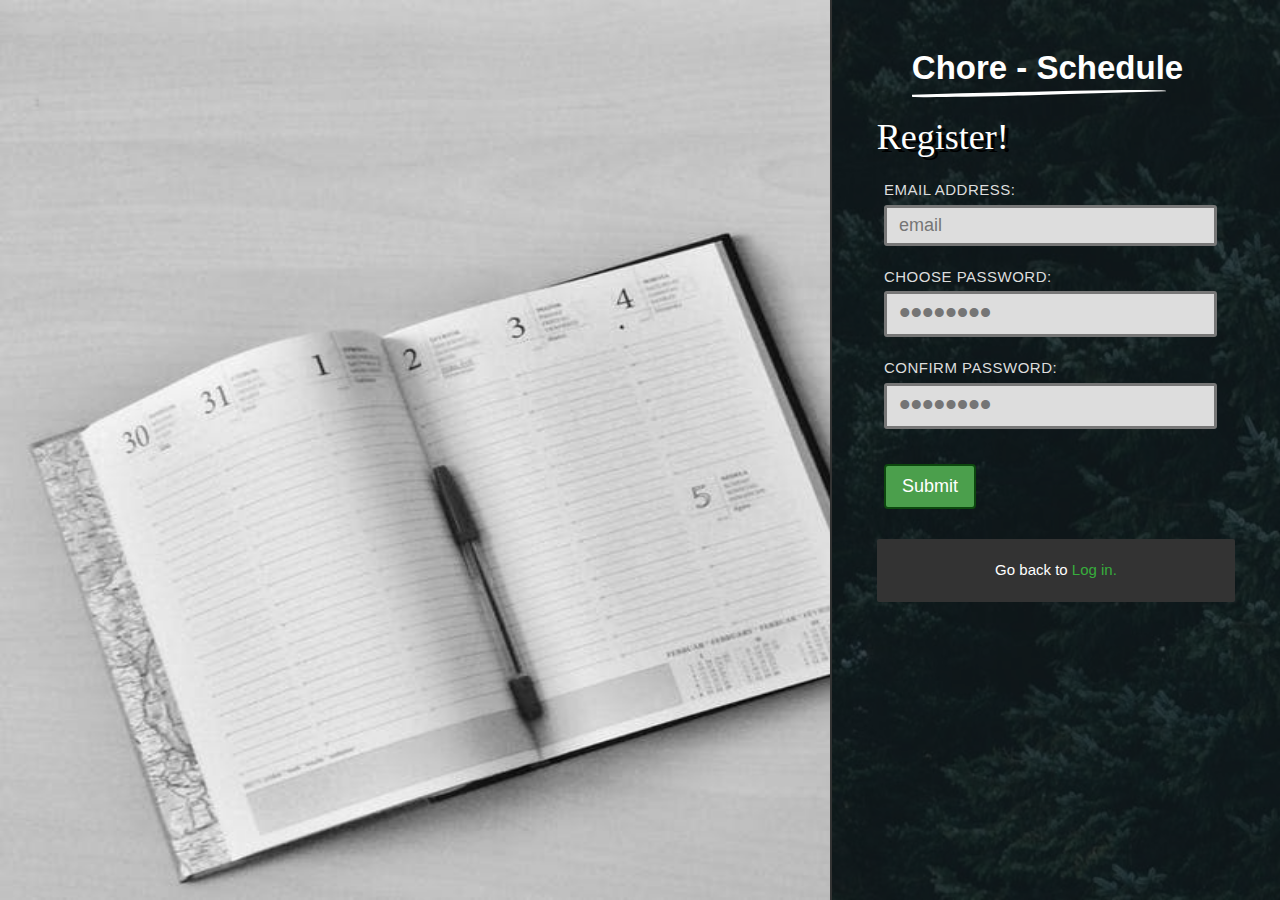
==== commit a03ec602: "moving around files for server organization" ====
--- a/index.html
+++ b/index.html
@@ -2,925 +2,102 @@
 <html>
 	<head>	
 		<title>Chore Schedule Web App</title>
+		<link rel="stylesheet" type="text/css" href="styles/login-register.css" />
 		<meta name="viewport" content="width=device-width, initial-scale=1.0, maximum-scale=1.0, user-scalable=no" />
-		<link rel="stylesheet" type="text/css" href="styles/styles.css" />
-		<link rel="stylesheet" href="https://fonts.googleapis.com/icon?family=Material+Icons" />
 	</head>
-	<body>
-		<form id="login" >
-			<h2>Login</h2>
-			Email: <input type="email" id="loginEmail" placeholder="email@example.com" required />
-			Password: <input type="password" id="loginPassword" placeholder="password" required />
-			<input type="submit" id="loginBtn" value="login" /> 
-			<input type="button" class="switch" value="Register" />
-			<input type="button" id="clear" value="clear" />
-		</form>
-		<form id="register" class="hide">
-			<h2>Register</h2>
-			Email: <input type="email" id="registerEmail" placeholder="email@example.com" required />
-			Password: <input type="password" id="registerPassword" placeholder="password" required />
-			<input type="submit" id="registerBtn" value="Submit" />
-			<input type="button" class="switch" value="Cancel" /> 
-		</form>
-		
-
-		<div>	
-			<!--Previously written code
-			<div id="pages">
-				<div id="homePage">
-					<header id="homeNav" class="withSubMenu">
-						<div class="mainHeader">	
-							<div class="topNav row" >	
-								<div class="menuIcon col">
-									<i id="menu" class="material-icons" >menu</i>
-								</div>
-								<div class="title col">	
-									<span id="mainName">Jon Wood</span>
-									<i class="dashIcon">-</i>
-									<span id="mainDate">Jan 31, 2017</span>
-								</div>
-								<div class="eventNoteIcon col">		
-									<i id="eventNote" class="material-icons">event_note</i>
-								</div>	
-							</div>
-						</div>	
-						<nav class="subHeader">			 
-							<ul class="Tabs">
-								<li class="Tabs__tab active Tab"><a href="#">Today</a></li>
-								<li class="Tabs__tab Tab"><a href="#">Overdue</a></li>
-								<li class="Tabs__tab Tab"><a href="#">Finished</a></li>
-								<li class="Tabs__presentation-slider" role="presentation"></li>
-							</ul>
-						</nav>
-					</header>
-					
-					<main id="homeContents" class="contents">	
-						<ul>
-							<li class="catagory">
-								<span id="todaysChores" class="catagory">Today's Chores</span>	
-							</li>
-								<li class="room">
-									<span class="room">Jon's Bedroom</span>	
-								</li>	
-									<li class="chore">									
-										<div class="col">	
-											<i class="material-icons">check</i>
-										</div>
-										<div class="col">
-											<span class="chore">Pick up Floor</span>
-										</div>
-										<div class="col">
-											<span class="duration">5 minutes</span>
-										</div>	
-									</li>	
-									<!--<li class="chore">
-										<div class="col">
-											<i class="material-icons">check</i>
-										</div>
-										<div class="col">
-											<span class="chore">Sweep Floor</span>
-										</div>
-										<div class="col">
-											<span class="duration">5 minutes</span>
-										</div>	
-									</li>	
-									<li class="chore">
-										<div class="col">
-											<i class="material-icons">check</i>
-										</div>
-										<div class="col">
-											<span class="chore">Mop Floor</span>
-										</div>
-										<div class="col">
-											<span class="duration">30 minutes</span>
-										</div>
-									</li>	
-								<li class="room">
-									<span class="room">Kitchen</span>
-								</li>	
-									<li class="chore">
-										<div class="col">
-											<i class="material-icons">check</i>
-										</div>
-										<div class="col">
-											<span class="chore">Wash Dishes</span>
-										</div>
-										<div class="col">	
-											<span class="duration">30 minutes</span>
-										</div>
-									</li>
-									<li class="chore">
-										<div class="col">
-											<i class="material-icons">check</i>
-										</div>
-										<div class="col">	
-											<span class="chore">Sweep Floor</span>
-										</div>
-										<div class="col">	
-											<span class="duration">10 minutes</span>
-										</div>
-									</li>
-									<li class="chore">
-										<div class="col">
-											<i class="material-icons">check</i>
-										</div>
-										<div class="col">	
-											<span class="chore">Wipe off Table</span>
-										</div>
-										<div class="col">	
-											<span class="duration">5 minutes</span>
-										</div>
-									</li>->
-							<li class="catagory">
-								<span id="overdueChores" class="catagory">Overdue Chores</span>
-							</li>
-								<li class="room">
-									<span class="room">Vicortia's Bedroom</span>	
-								</li>	
-									<li class="chore">	
-										<div class="col">
-											<i class="material-icons">check</i>
-										</div>
-										<div class="col">	
-											<span class="chore overdue">Make Bed</span>
-										</div>
-										<div class="col">	
-											<span class="duration">1 minutes</span>
-										</div>
-										<div class="col">	
-											<i class="material-icons">Dismiss Icon</i>
-										</div>
-									</li>
-									<!--<li class="chore">
-										<div class="col">	
-											<i class="material-icons">check</i>
-										</div>
-										<div class="col">	
-											<span class="chore overdue">Clean Off Desk</span>
-										</div>
-										<div class="col">	
-											<span class="duration">5 minutes</span>
-										</div>
-										<div class="col">	
-											<i class="material-icons">Dismiss Icon</i>
-										</div>
-									</li>
-									<li class="chore">
-										<div class="col">	
-											<i class="material-icons">check</i>
-										</div>
-										<div class="col">	
-											<span class="chore overdue">Organize Closet</span>
-										</div>
-										<div class="col">	
-											<span class="duration">20 minutes</span>
-										</div>
-										<div class="col">	
-											<i class="material-icons">Dismiss Icon</i>
-										</div>
-									</li>	
-								<li class="room">
-									<span class="room">Downstair's Bathroom</span>
-								</li>
-									<li class="chore">
-										<div class="col">	
-											<i class="material-icons">check</i>
-										</div>
-										<div class="col">	
-											<span class="chore overdue">Wipe off Toilet Seat</span>
-										</div>
-										<div class="col">	
-											<span class="duration">5 minutes</span>
-										</div>
-										<div class="col">	
-											<i class="material-icons">Dismiss Icon</i>
-										</div>
-									</li>
-									<li class="chore">
-										<div class="col">	
-											<i class="material-icons">check</i>
-										</div>
-										<div class="col">	
-											<span class="chore overdue">Organize Sink Drawers</span>
-										</div>
-										<div class="col">	
-											<span class="duration">10 minutes</span>
-										</div>
-										<div class="col">	
-											<i class="material-icons">Dismiss Icon</i>
-										</div>
-									</li>
-									<li class="chore">
-										<div class="col">	
-											<i class="material-icons">check</i>
-										</div>
-										<div class="col">	
-											<span class="chore overdue">Put towels in the dirty Cloths</span>
-										</div>
-										<div class="col">	
-											<span class="duration">5 minutes</span>		
-										</div>
-									</li>->
-							<li class="catagory">
-								<span id="doneChores" class="catagory">Done</span>
-							</li>
-								<li class="chore done">
-									<div class="col">	
-										<i class="material-icons">check</i>
-									</div>
-									<div class="col">	
-										<span class="chore done">Make Bed in in V BR</span>
-									</div>	
-								</li>
-								<!--<li class="chore done">
-									<div class="col">
-										<i class="material-icons">check</i>
-									</div>
-									<div class="col">	
-										<span class="chore done">Clean Off Desk in V BR</span>
-									</div>	
-								</li>
-								<li class="chore done">
-									<div class="col">
-										<i class="material-icons">check</i>
-									</div>
-									<div class="col">	
-										<span class="chore done">Organize Closet in V BR</span>
-									</div>	
-								</li>
-								<li class="chore done">
-									<div class="col">
-										<i class="material-icons">check</i>
-									</div>
-									<div class="col">	
-										<span class="chore done">Wipe off Toilet Seat in D B</span>
-									</div>
-								</li>
-								<li class="chore done">
-									<div class="col">
-										<i class="material-icons">check</i>
-									</div>
-									<div class="col">	
-										<span class="chore done">Organize Sink Drawers in D B</span>
-									</div>	
-								</li>
-								<li class="chore done">
-									<div class="col">
-										<i class="material-icons">check</i>
-									</div>
-									<div class="col">	
-										<span class="chore done">Put towels in the dirty Cloths in D B</span>
-									</div>	
-								</li>->
-						</ul>						
-					</main>	
-
-					<aside id="timeLeft">
-						<span>2 hours 11 minutes left</span>
-					</aside>
-					
-					<aside id="actionBtns">
-						<i class="material-icons">Plus Icon</i>
-						<i class="material-icons">Add Chore Icon</i>
-							<span>Add Chore</span>
-						<i class="material-icons">Add Room Icon</i>
-							<span>Add Room</span>
-						<div id="">	
-							<i class="material-icons">Overwhelmed Icon</i>
-								<span>Feeling Overwhelmed?</span>
-						<!-- or Create Chore Schedule if not done yet ->
-							<i class="material-icons">Create Schedule Icon</i>
-								<span>Create Chore Schedule</span>	
-					</aside>
-				</div>
-
-				<div id="reportsPage">
-					<header id="reportsNav" class="withSubMenu">
-						<div class="mainHeader">	
-							<div id="topNav">	
-								<div class="leftNavIcon">
-									<i id="menu" class="material-icons" >menu</i>
-								</div>
-								<div class="title">	
-									<span>Reports</span>
-									<span id="dateRange">1/02 -> 1/19</span>
-								</div>	
-							</div>
-						<div class="subHeader">	<!--Highlight under slides as different areas are selected->
-							<div class="col-4">
-								<span>History</span>
-							</div>
-							<div class="col-4">
-								<span>Statistics</span>
-							</div>
-							<div class="col-4">
-								<span>Dismissed</span>
-							</div>
-						</div>
+	<body >	
+		<div id="background_branding_container">
+		    <img id="background_background_image" alt="Log in"  src="images/login-reg-background.jpg">
+		</div>   
+	    <img src="images/login-reg-login-panel.jpg" class="login_panel" alt="" />	   
+		<div class="login_panel">
+			<div id="background_right"></div>
+			<div class="body-login">	
+				<div id="login">
+					<header class="login-header">
+						<h1 class="login-logo">Chore - Schedule <div class="underline"></div></h1>
+						<h2 class="little-big-header">Log in!</h2>
 					</header>
 
-					<div id="reportsContents">		
-						<div id="navTos"> <!--Slide toggle between body sections back and forth (like habitica) ->	
-							<div id="history">
-								<h2>Completed Chores</h2>
-								<ul id="finishedChoreList"><!--if Li is clicked display viewChoreDetailsPage->
-									<li>
-										<div>
-											<span>Make Bed</span>
-											<span> in </span>
-											<span>Jon's Room</span>
-											<span> - </span>
-											<span>1/19</span>
-										</div>
-									</li>
-									<li>
-										<div>
-											<span>Sweep Floor</span>
-											<span> in </span>
-											<span>Jon's Room</span>
-											<span> - </span>
-											<span>1/08</span>
-										</div>
-									</li>
-									<li>
-										<div>
-											<span>Clean Toilet</span>
-											<span> in </span>
-											<span>Downstairs Bathroom</span>
-											<span> - </span>
-											<span>1/14</span>
-										</div>
-									</li>
-									<li>
-										<div>
-											<span>Clean Dishes</span>
-											<span> in </span>
-											<span>Kitchen</span>
-											<span> - </span>
-											<span>1/17</span>
-										</div>
-									</li>
-								</ul>			
-							</div>
+				  	<div class="flex-grid">
+				    	<div class="login-half">
+				      		<div class="login-area">
+								<form class="login-form" id="login-login-form">
+								  	<div id="login-email" class="field">
+								    	<label for="loginEmail">Email</label>
+								    	<input type="text" name="email" id="loginEmail" placeholder="Your Email" required="required" />
+								  	</div>
 
-							<div id="statisics">
-								<div id="chart">
-									<!--Develope Chart layout and filtering processes Later->
-								</div>
-							</div>
+									<div id="login-password" class="field">
+										<label for="loginPassword">Password</label>
+										<input name="password" id="loginPassword" placeholder="&bull;&bull;&bull;&bull;&bull;&bull;&bull;&bull;" required="required" type="password" />
+										<input type="checkbox" name="remember-me" id="remember-me" value="" class="remember-me">
+										<label class="small-inline" for="remember-me">Remember Me</label>
+									</div>
 
-							<div id="dismissed">
-								<h2>Dismissed Chores</h2>
-								<ul id="dismissedChoreList"><!--if Li is clicked display dismissedChoreDetailsPage->
-									<li>
-										<div>
-											<span>Make Bed</span>
-											<span> in </span>
-											<span>Jon's Room</span>
-											<span> - </span>
-											<span>1/10</span>
-										</div>
-									</li>
-									<li>
-										<div>
-											<span>Sweep Floor</span>
-											<span> in </span>
-											<span>Jon's Room</span>
-											<span> - </span>
-											<span>1/07</span>
-										</div>
-									</li>
-									<li>
-										<div>
-											<span>Clean Toilet</span>
-											<span> in </span>
-											<span>Downstairs Bathroom</span>
-											<span> - </span>
-											<span>1/01</span>
-										</div>
-									</li>
-									<li>
-										<div>
-											<span>Clean Dishes</span>
-											<span> in </span>
-											<span>Kitchen</span>
-											<span> - </span>
-											<span>1/10</span>
-										</div>
-									</li>
-								</ul>						
-							</div>
-						</div>	
-					</div>
-				</div>
-				
-				<div id="viewChoreDetailsPage">	<!--display when history li is clicked->
-					<header id="viewChoreDetailsPageNav" class="backBtnHeaders">	
-						<div class="backBtn">
-							<i class="material-icons" >arrow_back</i>
-						</div>
-						<div  class="pageTitle">	
-							<span>History: Chore Details</span>						
-						</div>
-					</header>	
-					<div id="viewChoreDetailsContents">						
-						<div id="choreName">
-							<h2>Name:</h2>
-							<span>Make Bed</span>
-						</div>
-						<div id="choreRoom">
-							<h2>Room:</h2>
-							<span>Jon's Bedroom</span>
-						</div>
-						<div id="timeItTakes">
-							<h2>Time it takes:</h2>
-							<span>1 Minute</span>
-						</div>
-						<div id="repete">
-							<h2>Repete:</h2>
-							<span>Every Day</span>
-						</div>
-						<div id="discomfortLevel">
-							<h2>Discomfort Level:</h2>
-							<div id="discomfortBtns">
-								<div id="mehBtn">
-									<i class="material-icons">Meh Icon</i>
-								</div>
-							</div>
-						</div>
-						<div id="notes">
-							<h2>Notes:</h2>
-							<span>I need to do this every morning without Fail!! >:O</span>
-						</div>
-					</div>
-				</div>			
-					<div id="dismissedChoreDetailsPage"> <!--display when dismissed li is clicked->
-						<header id="dismissedChoreDetailsNav" class="backBtnHeaders"s>	
-							<div class="backBtn">
-								<i class="material-icons" >arrow_back</i>
-							</div>
-							<div  class="pageTitle">	
-								<span>Dismissed: Chore Details</span>						
-							</div>
-						</header>
+									<div id="login-error"></div>
 
-						<div id="dismissedChoreDetailsContents">						
-							<div id="standardInfo">	
-								<div id="choreName">
-									<h2>Name:</h2>
-									<span>Make Bed</span>
-								</div>
-								<div id="moreStandardInfo">
-									<div id="moreInfoBtn">	
-										<span>...</span> <!--Acts as btn that if clicked reveals the bellow content->
+									<div>
+										<button id="loginBtn" class="button">
+											<span class="label">Log in</span>
+										</button>
+										<a href="#" id="forgot-password-link" class="forgot-password-link">
+											Forgot Password?
+										</a>
 									</div>
-									<div id="moreInfoContent">
-										<div id="choreRoom">
-											<h2>Room:</h2>
-											<span>Jon's Bedroom</span>
-										</div>
-										<div id="timeItTakes">
-											<h2>Time it takes:</h2>
-											<span>1 Minute</span>
-										</div>
-										<div id="repete">
-											<h2>Repete:</h2>
-											<span>Every Day</span>
-										</div>
-										<div id="discomfortLevel">
-											<h2>Discomfort Level:</h2>
-											<div id="discomfortBtns">
-												<div id="mehBtn">
-													<i class="material-icons">Meh Icon</i>
-												</div>
-											</div>
-										</div>
-										<div id="notes">
-											<h2>Notes:</h2>
-											<span>I need to do this every morning without Fail!! >:O</span>
-										</div>
-									</div>
-								</div>	
-							</div>
-							<div id="dismissedInfo">
-								<div id="dateOverdue">
-									<h2>Date Overdue:</h2><i class="material-icons">? for more info</i>
-									<span>Jan 5, 2017</span>
-								</div>
-								<div id="dateDismissed">
-									<h2>Date Dismissed:</h2>
-									<span>Jan 7, 2017</span>
-								</div>
-								<div id="undismissBtn">
-									<span> - Undismiss</span>
-								</div>
-							</div>	
-						</div>	
-					</div>
-					
-				<div id="roomAddPage">
-					<header id="roomAddNav" class="backBtnHeaders">	
-						<div class="backBtn">
-							<i class="material-icons arrow_back" >arrow_back</i>
-						</div>
-						<div class="pageTitle">	
-							<span>New Room</span>						
-						</div>
-						<div class="savePageBtn">		
-							<span>Add</span>
-						</div>	
-					</header>
-					
-					<div id="roomAddContents">				
-						<div id="roomName">
-							<h2>Name:</h2>
-							<input type="text" name="roomName" placeholder="Room Name" />
-						</div>
-						<div id="roomType">
-							<h2>Type:</h2>
-							<div class="dropdownMenu">
-								<!--Make Dropdown Menu Later!!!!->
-							</div>
-						</div>
-						<div id="AddChores">
-							<div id="addChoreSquareBtn">
-								<i class="material-icons">add icon</i>
-							</div>
-							<span>Add Chores to This Room</span>
-							<div>
-								<!--Pops up when add chore button is pushed to show content was saved->
-								<span>New Room Added</span>
+								</form>								
 							</div>
 						</div>
 					</div>
-				</div>
 
-				<div id="roomEditPage">
-					<header id="roomEditNav" class="backBtnHeaders">	
-						<div class="backBtn">
-							<i class="material-icons" >arrow_back</i>
-						</div>
-						<div  class="pageTitle">	
-							<span>Room: Jon's Bedroom</span>						
-						</div>
-						<div class="savePageBtn">		
-							<span>Save</span>
-						</div>	
-					</header>
-
-					<div id="roomEditContents">				
-						<div id="roomName">
-							<h2>Name:</h2>
-							<input type="text" name="roomName" placeholder="Jon's" />
-						</div>
-						<div id="roomType">
-							<h2>Type:</h2>
-							<div class="dropdownMenu">
-								<!--Make Dropdown Menu Later with Placeholder of Bedroom!!!!->
-							</div>
-						</div>
-						<div id="choreList">
-							<h2>Add Chores to This Room</h2>
-							<ul>
-								<li>Make Bed</li>
-								<li>Pick Up Floor</li>
-								<li>Sweep</li>
-								<li>Mop</li>
-								<li>Clean off desk</li>
-							</ul>
-							<div id="AddChores">
-								<div id="addChoreSquareBtn">
-									<i class="material-icons">add icon</i>
-								</div>
-								<span>Add Chores to This Room</span>
-								<div>
-									<!--Pops up when add chore button is pushed to show content was saved->
-									<span>Changes Saved!</span>
-								</div>
-							</div>
-						</div>				
+					<div class="signup-callout">
+						Haven't signed up yet?  <a class="login switch">  Register now!</a>
 					</div>
 				</div>
 
-				<div id="choreAddPage">
-					<header id="choreAddNav" class="backBtnHeaders">	
-						<div class="backBtn">
-							<i class="material-icons arrow_back" >arrow_back</i>
-						</div>
-						<div class="pageTitle">	
-							<span>New Chore</span>						
-						</div>
-						<div  class="savePageBtn">		
-							<span>Add</span>
-						</div>	
+				<div id="register" class="hide">
+					<header class="login-header">
+						<h1 class="login-logo">Chore - Schedule <div class="underline"></div></h1>
+						<h2 class="little-big-header">Register!</h2>
 					</header>
 
-					<div id="choreAddContents">				
-						<div id="choreName">
-							<h2>Name:</h2>
-							<input type="text" name="roomName" placeholder="Chore Name" />
-						</div>
-						<div id="choreRoom">
-							<h2>Room:</h2>
-							<div class="dropdownMenu">
-								<!--Make Dropdown Menu Later!!!!->
-							</div>
-						</div>
-						<div id="timeItTakes">
-							<h2>Time it takes:</h2>
-							<div class="dropdownMenu">
-								<!--Make Dropdown Menu Later!!!!->
-							</div>
-						</div>
-						<div id="repete">
-							<h2>Repete:</h2>
-							<div class="dropdownMenu">
-								<!--Make Dropdown Menu Later!!!!->
-							</div>
-						</div>
-						<div id="discomfortLevel">
-							<h2>Discomfort Level:</h2>
-							<div id="discomfortBtns">
-								<div id="funBtn">
-									<i class="material-icons">Smile Icon</i>
-								</div>
-								<div id="mehBtn">
-									<i class="material-icons">Meh Icon</i>
-								</div>
-								<div id="dislikeBtn">
-									<i class="material-icons">Frown Icon</i>
-								</div>
-								<div id="sdiv class="row"ingDislikeBtn">
-									<i class="material-icons">Angery Frown Icon</i>
-								</div>
-							</div>
-						</div>
-						<div id="notes">
-							<h2>Notes:</h2>
-							<div id="noteText">
-								<textarea>Notes about the Chore and What needs to be done</textarea>
+				  	<div class="flex-grid">
+				    	<div class="login-half">
+				      		<div class="login-area">
+								<form class="login-form" id="login-login-form">
+								  	<div id="login-email" class="field">
+								    	<label for="registerEmail">Email Address:</label>
+								    	<input type="text" name="email" id="registerEmail" placeholder="email" required="required" />
+								  	</div>
+
+									<div id="login-password" class="field">
+										<label for="registerPassword">Choose Password:</label>
+										<input name="password" id="registerPassword" placeholder="&bull;&bull;&bull;&bull;&bull;&bull;&bull;&bull;" required="required" type="password" />
+									</div>
+									<div id="login-password" class="field">
+										<label for="registerPassword">Confirm Password:</label>
+										<input name="password" id="confirmPassword" placeholder="&bull;&bull;&bull;&bull;&bull;&bull;&bull;&bull;" required="required" type="password" />
+									</div>
+									<div id="login-error"></div>
+
+									<div>
+										<button id="registerBtn" class="button">
+											<span class="label">Submit</span>
+										</button>
+									</div>
+								</form>								
 							</div>
 						</div>
 					</div>
-				</div>			
 
-				<div id="choreEditPage">
-					<header id="choreEditNav" class="backBtnHeaders">	
-						<div class="backBtn">
-							<i class="material-icons" >arrow_back</i>
-						</div>
-						<div class="pageTitle">	
-							<span>Edit Chore</span>						
-						</div>
-						<div class="savePageBtn">		
-							<span>Save</span>
-						</div>	
-					</header>
-
-					<div id="choreEditContents">
-						<div id="choreName">
-							<h2>Name:</h2>
-							<input type="text" name="roomName" placeholder="Make Bed" />
-						</div>
-						<div id="choreRoom">
-							<h2>Room:</h2>
-							<div class="dropdownMenu">
-								<!--Make Dropdown Menu Later with Placeholder of Jon's Bedroom!!!!->
-							</div>
-						</div>
-						<div id="timeItTakes">
-							<h2>Time it takes:</h2>
-							<div class="dropdownMenu">
-								<!--Make Dropdown Menu Later with Placeholder of 1 minutes!!!!->
-							</div>
-						</div>
-						<div id="repete">
-							<h2>Repete:</h2>
-							<div class="dropdownMenu">
-								<!--Make Dropdown Menu Later with Placeholder of Every Day!!!!->
-							</div>
-						</div>
-						<div id="discomfortLevel">
-							<h2>Discomfort Level:</h2>
-							<div id="discomfortBtns">
-								<div id="funBtn">
-									<i class="material-icons">Smile Icon</i>
-								</div>
-								<div id="mehBtn">
-								<!--Placeholder with this button on->
-									<i class="material-icons">Meh Icon</i>
-								</div>
-								<div id="dislikeBtn">
-									<i class="material-icons">Frown Icon</i>
-								</div>
-								<div id="sdiv class="row"ingDislikeBtn">
-									<i class="material-icons">Angery Frown Icon</i>
-								</div>
-							</div>
-						</div>
-						<div id="notes">
-							<h2>Notes:</h2>
-							<div id="noteText">
-								<textarea>I need to do this every morning without Fail!! >:O</textarea>
-							</div>
-						</div>
+					<div class="signup-callout">
+						Go back to <a class="switch">  Log in.</a>
 					</div>
-				</div>
-				
-				<div id="profileSettingsPage">	
-					<header id="profileSettingsNav" class="backBtnHeaders">	
-						<div class="backBtn">
-							<i class="material-icons arrow_back" >arrow_back</i>
-						</div>
-						<div class="pageTitle">	
-							<span>Profile</span>						
-						</div>
-						<div class="savePageBtn">		
-							<span>Save</span>
-						</div>	
-					</header>
-
-					<div id="profileSettingsContents">				
-						<div id="profilePic">
-							<img src="" />
-						</div>
-						<div id="name">
-							<div id="first">
-								<input type="text" name="firstName" placeholder="First Name" />
-							</div>
-							<div id="last">
-								<input type="text" name="lastName" placeholder="Last Name" />
-							</div>
-						</div>
-						<div id="email">
-							<input type="email" name="userEmail" placeholder="email@example.com" />
-						</div>
-						<div id="aboutMe">
-							<div id="headline">
-								<h2>About Me:</h2>
-							</div>
-							<div id="input">
-								<textarea>I am a 20 year old currently building a Web application for my Launch Code internship appliation.</textarea>
-							</div>
-						</div>
-						<div id="availabilitySettings"> <!--if clicked display userAvailabilityPage and show soft pop up saying other settings were saved->
-							<div id="availabilitySettingsBtn">
-								<span>Availability Settings</span>
-							</div>	
-						</div>	
-						<div id="sendMeEmailNotifications">
-							<div id="optionBtn">
-								<i class="material-icons">CheckBox Icon</i>
-								<span>Send Me Email Notifications</span>
-								<div id="displayTime"> <!--If the previous option is Checked Displayed show this->
-									<input type="time" name="timeToRecieveEmails">
-								</div>
-							</div>
-								
-						</div>
-						<div id="sincWithMyGoogleCallender">
-							<div id="optionBtn">
-								<i class="material-icons">CheckBox Icon</i>
-								<span>Sinc with my Google Callender</span>
-							</div>
-							<div id="sincGCalUserInfo"> 
-								<!--Medium Size square pops up in the uppper middle screen asking for a users Gmail information
-								What this is going to look like will depend on Google Callender API so I need to wait until then to 
-								Design this out->
-							</div>
-						</div>
-					</div>	
-				</div>			
-					<div id="userAvailabilityPage">
-						<header id="profileSettingsNav" class="backBtnHeaders">	
-							<div class="backBtn">
-								<i class="material-icons arrow_back" >arrow_back</i>
-							</div>
-							<div class="pageTitle">	
-								<span>Availability</span>						
-							</div>
-							<div class="savePageBtn">		
-								<span>Save</span>
-							</div>	
-						</header>
-						
-						<div id="userAvailabilityContents">
-							<div id="daysOfTheWeek">
-								<h2>Days of the Week</h2>
-								<div id="sunAvl">
-									<span>Sunday:</span>
-									<div class="dropdownMenu">
-										
-									</div>
-								</div>
-								<div id="monAvl">
-									<span>Monday:</span>
-									<div class="dropdownMenu">
-										
-									</div>
-								</div>
-								<div id="tueAvl">
-									<span>Tuesday:</span>
-									<div class="dropdownMenu">
-										
-									</div>
-								</div>
-								<div id="wedAvl">
-									<span>Wednesday:</span>
-									<div class="dropdownMenu">
-										
-									</div>
-								</div>
-								<div id="thuAvl">
-									<span>Thursday:</span>
-									<div class="dropdownMenu">
-										
-									</div>
-								</div>
-								<div id="friAvl">
-									<span>Friday:</span>
-									<div class="dropdownMenu">
-										
-									</div>
-								</div>
-								<div id="satAvl">
-									<span>Saturday:</span>
-									<div class="dropdownMenu">
-										
-									</div>
-								</div>
-							</div>
-
-							<!--Later Priority
-							<div id="monthly">
-								
-							</div>
-							->
-						</div>
-					</div>
-
-				<div id="help&FAQPage">
-					<!--Design later based on the info gained through making the site.
-					Will be a likely just a static page->
-				</div>
-
-				<div id="aboutPage">
-					<!--Design later based on the info gained through making the site.
-					Will be a likely just a static page->
-				</div>
-			</div>	
-
-			<!--Create outline and HTML Later->	
-			<div id="choreListSetup">
-				<div id="">
-					
-				</div>
-				<div id="">
-					
-				</div>
+				</div>	
 			</div>
-
-			<div id="sideMenus">
-				<nav id="leftMenu" class="c-menu c-menu--left"> 
-					<div id="profileInfo">
-						<img id="profilePic" src="" />
-						<span>Jon Wood</span>
-						<span>Woodj14123@gmail.com</span>
-					</div>
-					<div id="mainPageNav">
-						<span>Today's Chores</span>
-						<span>Overdue Chores</span>
-						<span>Finished Chores</span>
-					</div>	
-					<div id="Reports">
-						<h2>Reports</h2>
-						<span>History</span>
-						<span>Statistics</span>
-						<span>Dismissed Chores</span>
-					</div>	
-					<div id="About">
-						<h2>About</h2>
-						<span>Profile Settings</span>
-						<span>Help & FAQ</span>
-						<span>Dismissed Chores</span>
-					</div>			
-				</nav>
-
-				<nav id="rightMenu" class="c-menu c-menu--right">
-					<div id="Title">
-						<h2>Schedule Layout</h2>
-					</div>
-					<div id="layoutAccordion">
-						
-					</div>
-				</nav>
-
-				<div id="mask" class="c-mask"></div>
-			</div>	-->
-		</div>
-
+		</div>	
 	<!-- /EXTERNAL SCRIPTS -->
 		<script src="https://code.jquery.com/jquery-3.1.1.min.js" type="text/javascript"></script>
 		<script src="js/main.js" type="text/javascript"></script>
 	</body>
-</html>
+</html>--- a/styles/login-register.css
+++ b/styles/login-register.css
@@ -0,0 +1,406 @@
+.hide {
+    display: none;
+}
+
+/*Overall*/
+* {
+    margin: 0;
+    padding: 0;
+    box-sizing: border-box;
+}
+html, body {
+    height: 100%;
+}
+
+
+html {
+    font-family: "Lato", "Lucida Grande","Lucida Sans Unicode", Tahoma, Sans-Serif;
+    line-height: 1.5;
+    font-size: 15px;
+    font-weight: 400;
+}
+
+body {
+    background: black;
+    margin: 0;
+    padding: 0;
+    z-index: -999;
+    text-align: left;
+    color: white;
+    overflow-x: hidden;
+    overflow-y:hidden;
+    display: block;
+}
+
+div {
+    display: block;
+}
+/*Background picture*/
+div#background_branding_container {
+    position: fixed;
+    left: 0;
+    top: 0;
+    overflow: hidden;
+    z-index: 0;
+    width: 100%;
+    height: 100%;
+}
+
+img#background_background_image {
+    position: fixed;    
+    width: 100%;
+    height: 100%;
+    width: 1400px;
+    background-color: black;
+    visibility: visible;
+    display: block;
+}
+img {
+    border: 0;
+}
+div#background_right {
+    background-color: rgba(10,10,10, 0.7);
+    position: absolute;
+    z-index: -1;
+    top: 0;
+    left: 0;
+    width: 100%;
+    height: 100%;
+}
+
+.login_panel {
+    position: fixed;
+    right: 0;
+    float: right;
+    height: 100%;
+    width: 550px;
+    margin: 0;
+    padding: 0;
+    z-index: 2;
+    overflow-y: auto;
+    overflow-x: hidden;
+    border-left: 2px solid #333;
+}
+
+
+
+
+#login, #register {
+    margin: 0 auto; 
+    padding: 0 10%;  
+}
+
+    /*Login body*/
+    div.body-login {  
+        z-index: 4;
+    }
+
+    /*Login Header Section*/
+    .login-header {        
+        margin: 20px 0 20px 0;
+    }
+    .login-header, .login-half  {
+        padding-top: 50px;
+    }
+
+        /*Headers*/
+        h1, h2, h3, h4, h5, h6 {
+            line-height: 1.2;
+            margin: 0 0 10px 0;
+            font-weight: normal;
+        }
+
+        h2, h3, h4, h5, h6 {
+            font-family: "Lato", "Lucida Grande","Lucida Sans Unicode", Tahoma, Sans-Serif;
+        } 
+
+        h1, .h1 {
+            font-smoothing: antialiased;
+            font-family: "Papyrus Regular", "Telefon Black", Sans-Serif;
+            font-weight: 900;
+            line-height: 1.4;
+            font-size: 2.2rem;
+            padding-left: 80px;
+        }
+
+        h2, .h2 {
+            font-family: "Tw Cen MT";
+            display: block;
+            font-size: 1.5em;
+        }
+
+        /*Login Logo*/
+        .login-logo {
+            color: #fff;
+            margin: 15px 0 5px 0;
+            height: 45px;
+            cursor: default;
+        }
+        div.underline {
+          background: #fff;
+          width: 290px;
+          height: 0.13em;
+          border-radius: 0 120% 0 70%;
+          transform: rotate(-1.7deg);
+          box-shadow: 0 0 2px white;/* because of rotation , blur the edges a bit to avoid a stairs effect */
+        }
+
+        /*Page title (login or Register*/
+        .little-big-header {
+            font-size: 3rem;            
+            padding-top: 33px;
+            margin: 0;
+            color: #fff;
+            cursor: default;
+            text-shadow: 4px 3px black;
+        }
+
+
+
+    /*Login Form*/
+    .login-half{
+        padding: 0 5% 10% 2%;
+        width: 55%;
+
+    }
+    .flex-grid>* {
+        width: 100% !important;
+    }
+        /*Labels*/
+        .field>label {
+            color: #ddd;
+            cursor: default;
+        }
+        .login-form label {
+            font-weight: normal;
+            display: block;
+            margin: 0 0 3px 0;
+            text-transform: uppercase;
+            letter-spacing: 0.5px;
+        }
+
+        /*Login Email*/
+        .login-form .field {
+            padding-right: 0;
+        }
+        .field {
+            margin: 0 0 20px 0;
+        }
+
+        /*Inputs*/        
+        input, button {
+            text-rendering: auto;
+            color: initial;
+            letter-spacing: normal;
+            word-spacing: normal;
+            text-transform: none;
+            text-indent: 0px;
+            text-shadow: none;
+            display: inline-block;
+            text-align: start;
+            margin: 0em 0em 0em 0em;
+            font: 25px Arial;
+        }
+
+        input[type='name'], input[type='tel'], input[type='text'], input[type='email'], 
+        input[type='password'], input[type='search'], input[type='url'], input[type='tel'], 
+        input[type='number'], textarea {
+            font-family: "Lato", "Lucida Grande","Lucida Sans Unicode", Tahoma, Sans-Serif;
+            font-size: 1.2rem;
+            width: 100%;
+            padding: 7px 12px;
+            border: 3px solid #eee;
+            border-radius: 3px;
+            background-color: #ddd;
+            user-select: text;
+            cursor: auto;
+            border-color: #777;
+            
+        }
+        input[name="password"] {
+            font: small-caption;
+            padding: 0 0 2px 12px;
+            font-size: 2.2rem;
+        }
+
+
+        /*Password*/
+        .login-form .field {
+            padding-right: 0;
+        }
+        .login-form>div {
+            margin: 0 0 20px 0;
+        }
+
+            /*Input*/
+            input:-webkit-autofill {
+                background-color: #444;
+                background-image: none;
+                color: rgb(0, 0, 0);
+            }
+
+            /*Checkbox*/
+            input[type="checkbox"] {
+                margin: 10px 0 0 10px;
+                box-sizing: border-box;    
+            }
+
+            /*Keep me logged in*/    
+            label.small-inline {
+                font-size: 0.8em;
+                display: inline-block !important;
+                margin-right: 3px;
+                cursor: pointer;
+            }
+        
+
+        /*Login Btn*/
+        .button {
+            background: #4b9f4c;
+            font-family: "Lato", "Lucida Grande","Lucida Sans Unicode", Tahoma, Sans-Serif;
+            color: white;
+            position: relative;
+            -webkit-appearance: none;
+            font-size: 1.2rem;
+            line-height: 1.2;
+            display: inline-block;
+            border: 0;
+            outline: 0;
+            padding: 10px 16px;
+            margin: 15px 15px 0 0;
+            position: relative;
+            border-radius: 4px;
+            border: 2px solid #0c480e;
+            color: white;
+            cursor: pointer;
+            white-space: nowrap;
+            text-overflow: ellipsis;
+            text-decoration: none !important;
+            cursor: pointer;
+            text-align: center;
+            font-weight: normal !important;
+        }
+
+        a {
+            text-decoration: none;
+            color: #37ae3c;
+            cursor: pointer;
+        }
+
+    /*Register sub section*/
+    .signup-callout {
+        margin-top: 40px;
+        text-align: center;
+        border-radius: 2px;
+        color: #fff;
+        display: block;
+        padding: 20px;
+        position: relative;
+        background: #333;
+        margin: 0 0 20px 0;
+        overflow: hidden;
+        cursor: default;
+    }
+
+@media only screen and (max-width: 1400px), (max-device-width: 1400px){
+    .login_panel { max-width: 450px; }
+    h1, .h1 {
+       padding-left:  35px;
+    }
+
+    /*Login Header Section*/
+     .login-half  { padding-top: 0px; padding-bottom: 10px }
+     .login-header {padding-top: 20px;}
+    /*Headers*/
+    h1, .h1 { font-size: 2.2rem; }
+    h2, .h2 { font-size: 1.5em; }
+
+    /*Page title (login or Register*/
+    .little-big-header {font-size: 2.7rem; }
+    .login-logo {
+        margin: 5px 0 5px 0;
+        height: 33px;
+    }
+    .little-big-header {
+        font-size: 2.4rem;
+    }
+    div.underline {
+        width: 254px;
+        height: 0.11em;
+        box-shadow: 0 0 0px white;
+    }
+
+
+}
+@media only screen and (max-width: 500px), (max-device-width: 500px){
+    .login_panel {        
+        float: none; 
+        height: 100%;
+        width: 450px; 
+        min-width: 100%;
+        padding-top: 0;
+        overflow: auto;   
+    }
+}
+@media only screen and (max-width: 450px), (max-device-width: 450px){
+    .login_panel {    
+        width: 100%;   
+    }
+    h1, .h1 {
+        font-size: 2rem;
+    }
+    .login-logo {
+        margin: 5px 0 5px 0;
+        height: 33px;
+    }
+    .little-big-header {
+        font-size: 2.4rem;
+    }
+    div.underline {
+        width: 254px;
+        height: 0.11em;
+        box-shadow: 0 0 0px white;
+    }
+    input[type='name'], input[type='tel'], input[type='text'], input[type='email'], input[type='password'], input[type='search'], input[type='url'], input[type='tel'], input[type='number'], textarea {
+        font-size: 1.1rem;
+    }
+
+    input[name="password"] {
+        font-size: 2.0rem;
+    }
+
+}
+@media only screen and (max-width: 400px), (max-device-width: 400px){
+    h1, .h1 {
+        font-size: 1.7rem;
+    }
+    .login-logo {
+        margin: 0px 0 5px 0;
+        height: 33px;
+    }
+    .little-big-header {
+        font-size: 2rem;
+    }
+    div.underline {
+        width: 213px;
+        height: 0.13em;
+        box-shadow: 0 0 0px white;
+    }
+    input[type='name'], input[type='tel'], input[type='text'], input[type='email'], input[type='password'], input[type='search'], input[type='url'], input[type='tel'], input[type='number'], textarea {
+        font-size: 1rem;
+    }
+
+    input[name="password"] {
+        font-size: 1.8rem;
+    }
+    .signup-callout {
+        margin-top: 0px;
+    }
+    .login-half {
+        padding: 0 5% 5% 2%;
+    }
+    .signup-callout>a.login {
+        display: block;
+    }
+
+}
